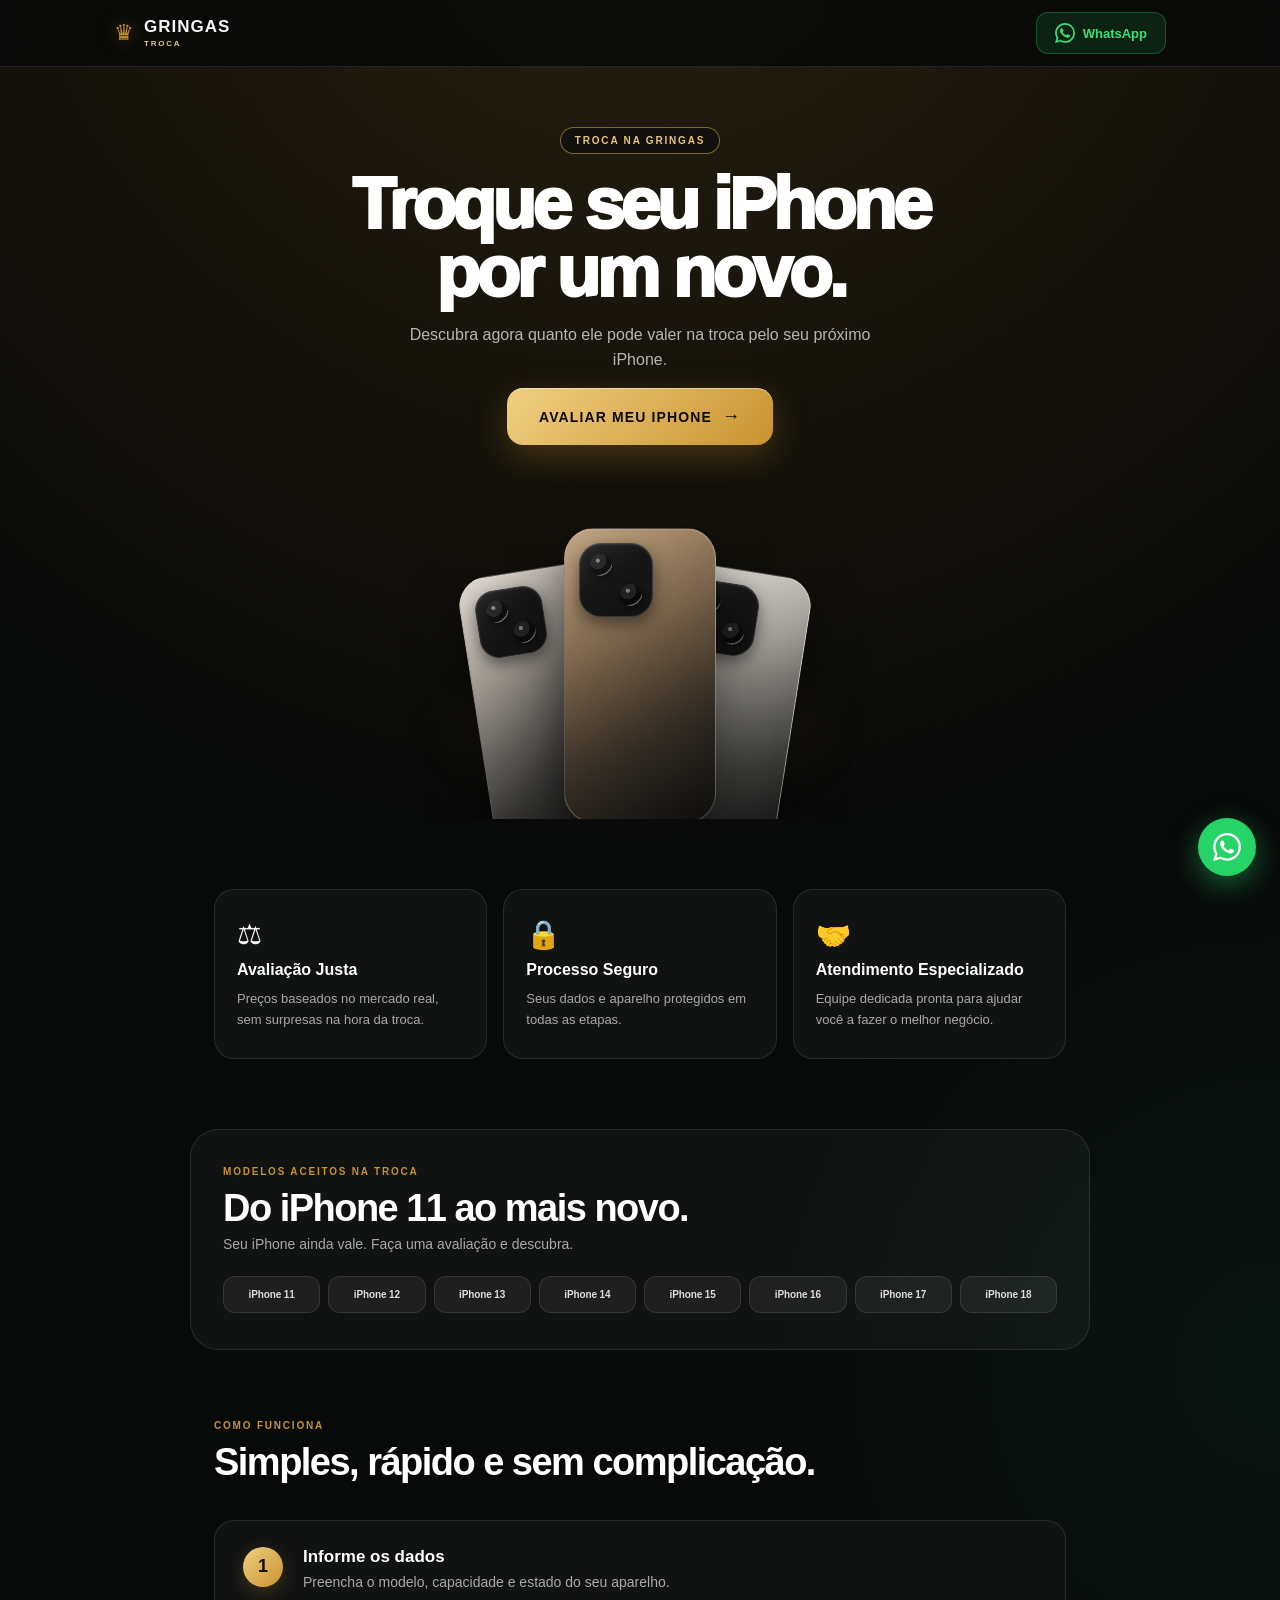
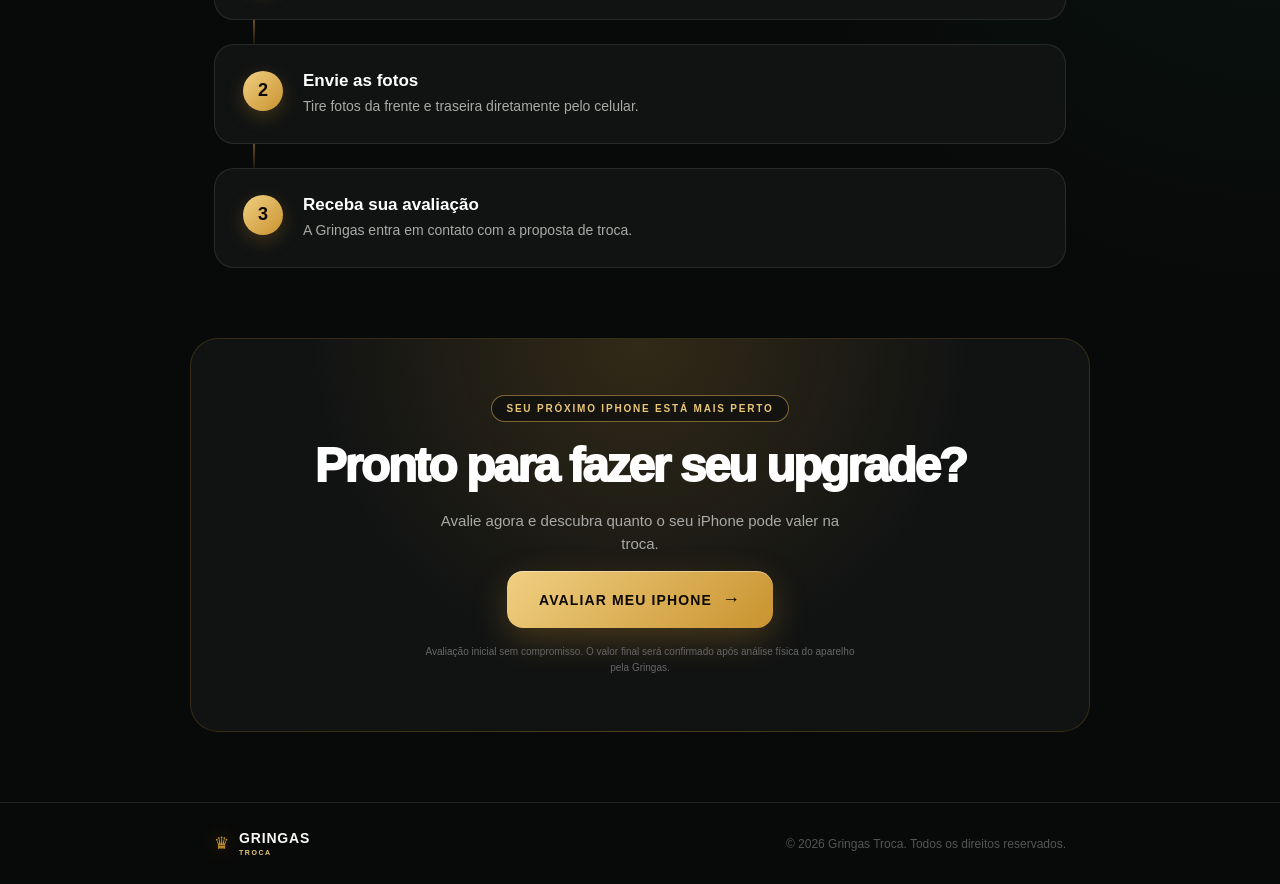
==== index.html @ 25aee961 "Refactor frontend into secure Supabase modules Split evaluation and admin logic into reusable ES mod" ====
<!DOCTYPE html>
<html lang="pt-BR">
<head>
  <meta charset="UTF-8">
  <meta name="viewport" content="width=device-width, initial-scale=1, viewport-fit=cover">
  <title>Gringas Troca — Troque seu iPhone por um novo</title>
  <link rel="stylesheet" href="css/landing.css">
</head>
<body>

  <!-- ===== HEADER ===== -->
  <header class="lp-header">
    <div class="lp-header-inner">
      <div class="lp-brand">
        <span class="lp-crown">&#9819;</span>
        <div>
          <b>GRINGAS</b>
          <small>TROCA</small>
        </div>
      </div>
      <a class="lp-wa-btn" href="https://wa.me/5571999498939" target="_blank" rel="noopener" aria-label="Contato via WhatsApp">
        <svg xmlns="http://www.w3.org/2000/svg" width="20" height="20" viewBox="0 0 24 24" fill="currentColor" aria-hidden="true">
          <path d="M17.472 14.382c-.297-.149-1.758-.867-2.03-.967-.273-.099-.471-.148-.67.15-.197.297-.767.966-.94 1.164-.173.199-.347.223-.644.075-.297-.15-1.255-.463-2.39-1.475-.883-.788-1.48-1.761-1.653-2.059-.173-.297-.018-.458.13-.606.134-.133.298-.347.446-.52.149-.174.198-.298.298-.497.099-.198.05-.371-.025-.52-.075-.149-.669-1.612-.916-2.207-.242-.579-.487-.5-.669-.51-.173-.008-.371-.01-.57-.01-.198 0-.52.074-.792.372-.272.297-1.04 1.016-1.04 2.479 0 1.462 1.065 2.875 1.213 3.074.149.198 2.096 3.2 5.077 4.487.709.306 1.262.489 1.694.625.712.227 1.36.195 1.871.118.571-.085 1.758-.719 2.006-1.413.248-.694.248-1.289.173-1.413-.074-.124-.272-.198-.57-.347m-5.421 7.403h-.004a9.87 9.87 0 01-5.031-1.378l-.361-.214-3.741.982.998-3.648-.235-.374a9.86 9.86 0 01-1.51-5.26c.001-5.45 4.436-9.884 9.888-9.884 2.64 0 5.122 1.03 6.988 2.898a9.825 9.825 0 012.893 6.994c-.003 5.45-4.437 9.884-9.885 9.884m8.413-18.297A11.815 11.815 0 0012.05 0C5.495 0 .16 5.335.157 11.892c0 2.096.547 4.142 1.588 5.945L.057 24l6.305-1.654a11.882 11.882 0 005.683 1.448h.005c6.554 0 11.89-5.335 11.893-11.893a11.821 11.821 0 00-3.48-8.413Z"/>
        </svg>
        <span>WhatsApp</span>
      </a>
    </div>
  </header>

  <!-- ===== HERO ===== -->
  <section class="lp-hero">
    <div class="lp-hero-inner">
      <div class="lp-hero-copy">
        <span class="lp-pill">TROCA NA GRINGAS</span>
        <h1>Troque seu iPhone<br>por um novo.</h1>
        <p>Descubra agora quanto ele pode valer na troca pelo seu pr&oacute;ximo iPhone.</p>
        <a class="lp-cta" href="avaliar.html">AVALIAR MEU IPHONE <span>&#8594;</span></a>
      </div>

      <!-- 3 iPhones decorativos -->
      <div class="lp-phones">
        <div class="lp-phone lp-phone-duo">
          <div class="lp-camera lp-cam-duo"></div>
          <span>iPhone 18<br><b>DUO</b></span>
        </div>
        <div class="lp-phone lp-phone-pro">
          <div class="lp-camera lp-cam-pro"></div>
          <span>iPhone 18<br><b>PRO</b></span>
        </div>
        <div class="lp-phone lp-phone-promax">
          <div class="lp-camera lp-cam-promax"></div>
          <span>iPhone 18<br><b>PRO MAX</b></span>
        </div>
        <div class="lp-glow"></div>
      </div>
    </div>
  </section>

  <!-- ===== BENEFÍCIOS ===== -->
  <section class="lp-benefits">
    <div class="lp-section-inner">
      <div class="lp-benefit-card">
        <div class="lp-benefit-icon">&#9878;</div>
        <strong>Avalia&ccedil;&atilde;o Justa</strong>
        <p>Pre&ccedil;os baseados no mercado real, sem surpresas na hora da troca.</p>
      </div>
      <div class="lp-benefit-card">
        <div class="lp-benefit-icon">&#128274;</div>
        <strong>Processo Seguro</strong>
        <p>Seus dados e aparelho protegidos em todas as etapas.</p>
      </div>
      <div class="lp-benefit-card">
        <div class="lp-benefit-icon">&#129309;</div>
        <strong>Atendimento Especializado</strong>
        <p>Equipe dedicada pronta para ajudar voc&ecirc; a fazer o melhor neg&oacute;cio.</p>
      </div>
    </div>
  </section>

  <!-- ===== MODELOS ACEITOS ===== -->
  <section class="lp-models">
    <div class="lp-section-inner">
      <div class="lp-models-text">
        <span class="lp-section-label">MODELOS ACEITOS NA TROCA</span>
        <h2>Do iPhone 11 ao mais novo.</h2>
        <p>Seu iPhone ainda vale. Fa&ccedil;a uma avalia&ccedil;&atilde;o e descubra.</p>
      </div>
      <div class="lp-model-grid">
        <span>iPhone 11</span>
        <span>iPhone 12</span>
        <span>iPhone 13</span>
        <span>iPhone 14</span>
        <span>iPhone 15</span>
        <span>iPhone 16</span>
        <span>iPhone 17</span>
        <span>iPhone 18</span>
      </div>
    </div>
  </section>

  <!-- ===== COMO FUNCIONA ===== -->
  <section class="lp-how">
    <div class="lp-section-inner">
      <span class="lp-section-label">COMO FUNCIONA</span>
      <h2>Simples, r&aacute;pido e sem complica&ccedil;&atilde;o.</h2>
      <div class="lp-steps">
        <div class="lp-step">
          <div class="lp-step-num">1</div>
          <div>
            <strong>Informe os dados</strong>
            <p>Preencha o modelo, capacidade e estado do seu aparelho.</p>
          </div>
        </div>
        <div class="lp-step-divider"></div>
        <div class="lp-step">
          <div class="lp-step-num">2</div>
          <div>
            <strong>Envie as fotos</strong>
            <p>Tire fotos da frente e traseira diretamente pelo celular.</p>
          </div>
        </div>
        <div class="lp-step-divider"></div>
        <div class="lp-step">
          <div class="lp-step-num">3</div>
          <div>
            <strong>Receba sua avalia&ccedil;&atilde;o</strong>
            <p>A Gringas entra em contato com a proposta de troca.</p>
          </div>
        </div>
      </div>
    </div>
  </section>

  <!-- ===== CTA FINAL ===== -->
  <section class="lp-final-cta">
    <div class="lp-section-inner lp-final-cta-inner">
      <span class="lp-pill">SEU PR&Oacute;XIMO IPHONE EST&Aacute; MAIS PERTO</span>
      <h2>Pronto para fazer seu upgrade?</h2>
      <p>Avalie agora e descubra quanto o seu iPhone pode valer na troca.</p>
      <a class="lp-cta" href="avaliar.html">AVALIAR MEU IPHONE <span>&#8594;</span></a>
      <p class="lp-legal">Avalia&ccedil;&atilde;o inicial sem compromisso. O valor final ser&aacute; confirmado ap&oacute;s an&aacute;lise f&iacute;sica do aparelho pela Gringas.</p>
    </div>
  </section>

  <!-- ===== FOOTER ===== -->
  <footer class="lp-footer">
    <div class="lp-footer-inner">
      <div class="lp-brand lp-brand-sm">
        <span class="lp-crown">&#9819;</span>
        <div><b>GRINGAS</b><small>TROCA</small></div>
      </div>
      <p>&copy; 2026 Gringas Troca. Todos os direitos reservados.</p>
    </div>
  </footer>

  <!-- ===== FAB WHATSAPP (sempre visível) ===== -->
  <a class="lp-wa-fab" href="https://wa.me/5571999498939" target="_blank" rel="noopener" aria-label="Falar no WhatsApp">
    <svg xmlns="http://www.w3.org/2000/svg" width="28" height="28" viewBox="0 0 24 24" fill="currentColor" aria-hidden="true">
      <path d="M17.472 14.382c-.297-.149-1.758-.867-2.03-.967-.273-.099-.471-.148-.67.15-.197.297-.767.966-.94 1.164-.173.199-.347.223-.644.075-.297-.15-1.255-.463-2.39-1.475-.883-.788-1.48-1.761-1.653-2.059-.173-.297-.018-.458.13-.606.134-.133.298-.347.446-.52.149-.174.198-.298.298-.497.099-.198.05-.371-.025-.52-.075-.149-.669-1.612-.916-2.207-.242-.579-.487-.5-.669-.51-.173-.008-.371-.01-.57-.01-.198 0-.52.074-.792.372-.272.297-1.04 1.016-1.04 2.479 0 1.462 1.065 2.875 1.213 3.074.149.198 2.096 3.2 5.077 4.487.709.306 1.262.489 1.694.625.712.227 1.36.195 1.871.118.571-.085 1.758-.719 2.006-1.413.248-.694.248-1.289.173-1.413-.074-.124-.272-.198-.57-.347m-5.421 7.403h-.004a9.87 9.87 0 01-5.031-1.378l-.361-.214-3.741.982.998-3.648-.235-.374a9.86 9.86 0 01-1.51-5.26c.001-5.45 4.436-9.884 9.888-9.884 2.64 0 5.122 1.03 6.988 2.898a9.825 9.825 0 012.893 6.994c-.003 5.45-4.437 9.884-9.885 9.884m8.413-18.297A11.815 11.815 0 0012.05 0C5.495 0 .16 5.335.157 11.892c0 2.096.547 4.142 1.588 5.945L.057 24l6.305-1.654a11.882 11.882 0 005.683 1.448h.005c6.554 0 11.89-5.335 11.893-11.893a11.821 11.821 0 00-3.48-8.413Z"/>
    </svg>
  </a>

</body>
</html>
---- css/landing.css ----
/* =========================================================
   GRINGAS TROCA — LANDING PAGE CSS
   Dark mode com identidade dourada/luxo
   ========================================================= */

:root {
  --bg: #080909;
  --card: #111313;
  --card2: #151817;
  --line: rgba(255,255,255,.10);
  --text: #f7f7f4;
  --muted: #a9aaa5;
  --gold: #c9932b;
  --gold-light: #e7c777;
  --gold-gradient: linear-gradient(135deg, #f0cf82, #c9932f);
  --green: #17965d;
  --shadow: 0 28px 70px rgba(0,0,0,.65);
  --radius: 20px;
}

*, *::before, *::after { box-sizing: border-box; margin: 0; padding: 0; }

html, body {
  min-height: 100%;
  font-family: Inter, -apple-system, BlinkMacSystemFont, "SF Pro Display", "Segoe UI", sans-serif;
  background:
    radial-gradient(circle at 50% -8%, rgba(201,147,43,.18), transparent 38%),
    radial-gradient(circle at 100% 55%, rgba(23,150,93,.08), transparent 30%),
    var(--bg);
  color: var(--text);
  -webkit-font-smoothing: antialiased;
}

a { text-decoration: none; color: inherit; }

/* ===== HEADER ===== */
.lp-header {
  position: sticky;
  top: 0;
  z-index: 100;
  background: rgba(8,9,9,.85);
  border-bottom: 1px solid var(--line);
  backdrop-filter: blur(20px);
  -webkit-backdrop-filter: blur(20px);
}

.lp-header-inner {
  max-width: 1100px;
  margin: 0 auto;
  height: 66px;
  padding: 0 24px;
  display: flex;
  align-items: center;
  justify-content: space-between;
}

.lp-brand {
  display: flex;
  align-items: center;
  gap: 10px;
}

.lp-crown {
  color: var(--gold);
  font-size: 22px;
  line-height: 1;
  text-shadow: 0 0 18px rgba(201,147,43,.45);
}

.lp-brand b {
  display: block;
  font-size: 17px;
  letter-spacing: .06em;
  line-height: 1;
}

.lp-brand small {
  display: block;
  font-size: 8px;
  font-weight: 900;
  letter-spacing: .22em;
  color: var(--gold-light);
  margin-top: 4px;
}

.lp-wa-btn {
  display: flex;
  align-items: center;
  gap: 8px;
  padding: 10px 18px;
  border-radius: 12px;
  background: rgba(37,211,102,.12);
  border: 1px solid rgba(37,211,102,.3);
  color: #3be07a;
  font-size: 13px;
  font-weight: 750;
  transition: background .2s, border-color .2s;
}

.lp-wa-btn:hover {
  background: rgba(37,211,102,.2);
  border-color: rgba(37,211,102,.5);
}

/* ===== SHARED LAYOUT ===== */
.lp-section-inner {
  max-width: 900px;
  margin: 0 auto;
  padding: 0 24px;
}

.lp-pill {
  display: inline-block;
  padding: 7px 14px;
  border: 1px solid rgba(214,169,79,.55);
  border-radius: 999px;
  color: var(--gold-light);
  background: rgba(15,15,15,.75);
  font-size: 10px;
  font-weight: 900;
  letter-spacing: .18em;
  text-transform: uppercase;
}

.lp-section-label {
  display: block;
  font-size: 10px;
  font-weight: 900;
  letter-spacing: .18em;
  color: var(--gold);
  text-transform: uppercase;
  margin-bottom: 10px;
}

.lp-cta {
  display: inline-flex;
  align-items: center;
  gap: 10px;
  padding: 18px 32px;
  border-radius: 16px;
  background: var(--gold-gradient);
  color: #0d0901;
  font-size: 14px;
  font-weight: 900;
  letter-spacing: .08em;
  cursor: pointer;
  box-shadow: 0 12px 35px rgba(197,145,45,.28), inset 0 1px 0 rgba(255,255,255,.4);
  transition: transform .2s, box-shadow .2s;
}

.lp-cta:hover {
  transform: translateY(-2px);
  box-shadow: 0 18px 42px rgba(197,145,45,.38), inset 0 1px 0 rgba(255,255,255,.5);
}

.lp-cta span { font-size: 18px; }

/* ===== HERO ===== */
.lp-hero {
  padding: 60px 0 0;
  overflow: hidden;
}

.lp-hero-inner {
  max-width: 900px;
  margin: 0 auto;
  padding: 0 24px;
  display: flex;
  flex-direction: column;
  align-items: center;
  text-align: center;
  gap: 10px;
}

.lp-hero-copy {
  display: flex;
  flex-direction: column;
  align-items: center;
  gap: 16px;
  max-width: 620px;
}

.lp-hero-copy h1 {
  font-size: clamp(40px, 7vw, 72px);
  line-height: .95;
  letter-spacing: -.055em;
  font-weight: 950;
  color: #fff;
  text-wrap: balance;
}

.lp-hero-copy p {
  color: #b5b6b2;
  font-size: 16px;
  line-height: 1.55;
  max-width: 480px;
}

/* ---- Phones stage ---- */
.lp-phones {
  position: relative;
  width: 100%;
  max-width: 520px;
  height: 340px;
  margin-top: 24px;
  isolation: isolate;
}

.lp-phone {
  position: absolute;
  bottom: 0;
  width: 138px;
  height: 272px;
  border-radius: 30px;
  border: 1px solid rgba(255,255,255,.18);
  box-shadow: 0 25px 55px rgba(0,0,0,.55), inset 0 1px 0 rgba(255,255,255,.10);
  overflow: hidden;
}

/* glass sheen */
.lp-phone::before {
  content: "";
  position: absolute;
  inset: 0;
  border-radius: 30px;
  background: linear-gradient(145deg, rgba(255,255,255,.14) 0%, rgba(255,255,255,.03) 20%, rgba(0,0,0,.15) 55%, rgba(0,0,0,.42) 100%);
  pointer-events: none;
  z-index: 3;
}

/* label */
.lp-phone span {
  position: absolute;
  bottom: -38px;
  left: 50%;
  transform: translateX(-50%);
  width: max-content;
  color: #f0e8d8;
  font-size: 10px;
  line-height: 1.2;
  font-weight: 700;
  letter-spacing: .1em;
  text-align: center;
  text-transform: uppercase;
  z-index: 10;
}

.lp-phone span b { color: var(--gold-light); font-weight: 800; }

/* Camera module */
.lp-camera {
  position: absolute;
  top: 14px;
  left: 14px;
  width: 68px;
  height: 68px;
  border-radius: 20px;
  background: #0f0f0f;
  border: 1px solid rgba(255,255,255,.16);
  box-shadow: 0 6px 16px rgba(0,0,0,.5), inset 0 1px 2px rgba(255,255,255,.10);
  z-index: 2;
}

.lp-camera::before,
.lp-camera::after {
  content: "";
  position: absolute;
  width: 22px;
  height: 22px;
  border-radius: 50%;
  background: radial-gradient(circle at 35% 30%, #777 0 9%, #1d1d1d 11% 40%, #050505 42% 67%, #5a5a5a 69% 74%, #111 76%);
  box-shadow: 0 2px 5px rgba(0,0,0,.7);
}

.lp-camera::before { top: 10px; left: 10px; }
.lp-camera::after  { bottom: 10px; right: 10px; }

/* Individual phones */
.lp-phone-duo {
  left: 50%;
  transform: translateX(-168px) rotate(-9deg) translateY(22px);
  background: linear-gradient(150deg, #d9d2c9 0%, #9d968e 35%, #454442 72%, #171717 100%);
  z-index: 1;
}

.lp-phone-pro {
  left: 50%;
  transform: translateX(-50%) translateY(4px);
  width: 152px;
  height: 295px;
  background: linear-gradient(150deg, #b99a73 0%, #7f684d 38%, #40372d 70%, #181818 100%);
  z-index: 3;
}

.lp-cam-pro { width: 74px; height: 74px; border-radius: 22px; }

.lp-phone-promax {
  left: 50%;
  transform: translateX(20px) rotate(9deg) translateY(22px);
  background: linear-gradient(150deg, #ddd9d2 0%, #aaa69f 36%, #555552 70%, #1b1b1b 100%);
  z-index: 2;
}

.lp-cam-promax { width: 72px; height: 72px; border-radius: 22px; }

/* glow */
.lp-glow {
  position: absolute;
  width: 420px;
  height: 160px;
  bottom: 10px;
  left: 50%;
  transform: translateX(-50%);
  background: radial-gradient(ellipse, rgba(201,151,62,.32) 0%, rgba(201,151,62,.10) 38%, transparent 70%);
  filter: blur(22px);
  z-index: 0;
  pointer-events: none;
}

/* ===== BENEFITS ===== */
.lp-benefits {
  padding: 70px 0;
}

.lp-benefits .lp-section-inner {
  display: grid;
  grid-template-columns: repeat(3, 1fr);
  gap: 16px;
}

.lp-benefit-card {
  padding: 28px 22px;
  border-radius: var(--radius);
  border: 1px solid var(--line);
  background: var(--card);
  display: flex;
  flex-direction: column;
  gap: 10px;
  transition: border-color .2s, transform .2s;
}

.lp-benefit-card:hover {
  border-color: rgba(201,147,43,.4);
  transform: translateY(-3px);
}

.lp-benefit-icon { font-size: 28px; }

.lp-benefit-card strong {
  font-size: 16px;
  font-weight: 800;
  color: #fff;
}

.lp-benefit-card p {
  font-size: 13px;
  color: var(--muted);
  line-height: 1.55;
}

/* ===== MODELS ===== */
.lp-models {
  padding: 0 0 70px;
}

.lp-models .lp-section-inner {
  background: rgba(245,243,239,.04);
  border: 1px solid var(--line);
  border-radius: 28px;
  padding: 36px 32px;
}

.lp-models-text h2 {
  font-size: clamp(26px, 4vw, 38px);
  letter-spacing: -.04em;
  font-weight: 900;
  margin: 8px 0 6px;
  color: #fff;
}

.lp-models-text p {
  font-size: 14px;
  color: var(--muted);
}

.lp-model-grid {
  display: grid;
  grid-template-columns: repeat(8, 1fr);
  gap: 8px;
  margin-top: 24px;
}

.lp-model-grid span {
  padding: 12px 6px;
  border-radius: 12px;
  background: rgba(255,255,255,.06);
  border: 1px solid var(--line);
  text-align: center;
  font-size: 10px;
  font-weight: 800;
  color: #ddd;
  letter-spacing: -.01em;
}

/* ===== HOW IT WORKS ===== */
.lp-how {
  padding: 0 0 70px;
}

.lp-how .lp-section-inner {
  display: flex;
  flex-direction: column;
  gap: 0;
}

.lp-how h2 {
  font-size: clamp(26px, 4vw, 38px);
  letter-spacing: -.04em;
  font-weight: 900;
  color: #fff;
  margin-bottom: 36px;
}

.lp-steps {
  display: flex;
  flex-direction: column;
  gap: 0;
}

.lp-step {
  display: flex;
  align-items: flex-start;
  gap: 20px;
  padding: 26px 28px;
  background: var(--card);
  border: 1px solid var(--line);
  border-radius: 20px;
}

.lp-step-divider {
  width: 2px;
  height: 24px;
  background: linear-gradient(to bottom, rgba(201,147,43,.5), rgba(201,147,43,.1));
  margin-left: 39px;
}

.lp-step-num {
  flex: none;
  width: 40px;
  height: 40px;
  border-radius: 50%;
  background: var(--gold-gradient);
  color: #0d0901;
  font-size: 18px;
  font-weight: 900;
  display: grid;
  place-items: center;
  box-shadow: 0 6px 18px rgba(197,145,45,.25);
}

.lp-step strong {
  display: block;
  font-size: 17px;
  font-weight: 800;
  color: #fff;
  margin-bottom: 5px;
}

.lp-step p {
  font-size: 14px;
  color: var(--muted);
  line-height: 1.5;
}

/* ===== FINAL CTA ===== */
.lp-final-cta {
  padding: 0 0 70px;
}

.lp-final-cta-inner {
  text-align: center;
  display: flex;
  flex-direction: column;
  align-items: center;
  gap: 16px;
  padding: 56px 32px;
  background:
    radial-gradient(circle at 50% 0%, rgba(201,147,43,.18), transparent 55%),
    var(--card);
  border: 1px solid rgba(201,147,43,.2);
  border-radius: 28px;
}

.lp-final-cta h2 {
  font-size: clamp(30px, 5vw, 48px);
  letter-spacing: -.05em;
  font-weight: 950;
  color: #fff;
}

.lp-final-cta p {
  font-size: 15px;
  color: var(--muted);
  max-width: 440px;
  line-height: 1.55;
}

.lp-legal {
  font-size: 10px !important;
  color: #666 !important;
  max-width: 420px;
  line-height: 1.45;
}

/* ===== FOOTER ===== */
.lp-footer {
  border-top: 1px solid var(--line);
  padding: 28px 0;
}

.lp-footer-inner {
  max-width: 900px;
  margin: 0 auto;
  padding: 0 24px;
  display: flex;
  align-items: center;
  justify-content: space-between;
  gap: 16px;
}

.lp-footer p {
  font-size: 12px;
  color: #555;
}

.lp-brand-sm .lp-crown { font-size: 17px; }
.lp-brand-sm b { font-size: 14px; }
.lp-brand-sm small { font-size: 7px; }

/* ===== FLOATING WHATSAPP FAB (always visible) ===== */
.lp-wa-fab {
  position: fixed;
  bottom: 24px;
  right: 24px;
  z-index: 999;
  width: 58px;
  height: 58px;
  border-radius: 50%;
  background: #25d366;
  color: #fff;
  display: flex;
  align-items: center;
  justify-content: center;
  box-shadow: 0 8px 28px rgba(37,211,102,.45), 0 2px 8px rgba(0,0,0,.25);
  transition: transform .2s, box-shadow .2s;
}

.lp-wa-fab:hover {
  transform: scale(1.08) translateY(-2px);
  box-shadow: 0 14px 36px rgba(37,211,102,.55), 0 3px 10px rgba(0,0,0,.3);
}

/* ===== RESPONSIVE ===== */
@media (max-width: 760px) {
  .lp-benefits .lp-section-inner {
    grid-template-columns: 1fr;
  }

  .lp-model-grid {
    grid-template-columns: repeat(4, 1fr);
  }

  .lp-phones {
    height: 300px;
  }

  .lp-phone { width: 112px; height: 230px; }

  .lp-phone-duo  { transform: translateX(-136px) rotate(-9deg) translateY(18px); }
  .lp-phone-pro  { width: 130px; height: 258px; }
  .lp-phone-promax { transform: translateX(16px) rotate(9deg) translateY(18px); }

  .lp-footer-inner { flex-direction: column; text-align: center; }
}

@media (max-width: 520px) {
  .lp-hero { padding-top: 40px; }

  .lp-model-grid {
    grid-template-columns: repeat(4, 1fr);
  }

  .lp-models .lp-section-inner {
    padding: 24px 18px;
  }

  .lp-final-cta-inner {
    padding: 40px 18px;
  }

  .lp-step { padding: 20px 18px; }

  /* Hide text label on tiny screens — SVG icon stays */
  .lp-wa-btn span { display: none; }

  .lp-wa-fab { width: 52px; height: 52px; bottom: 18px; right: 16px; }
}
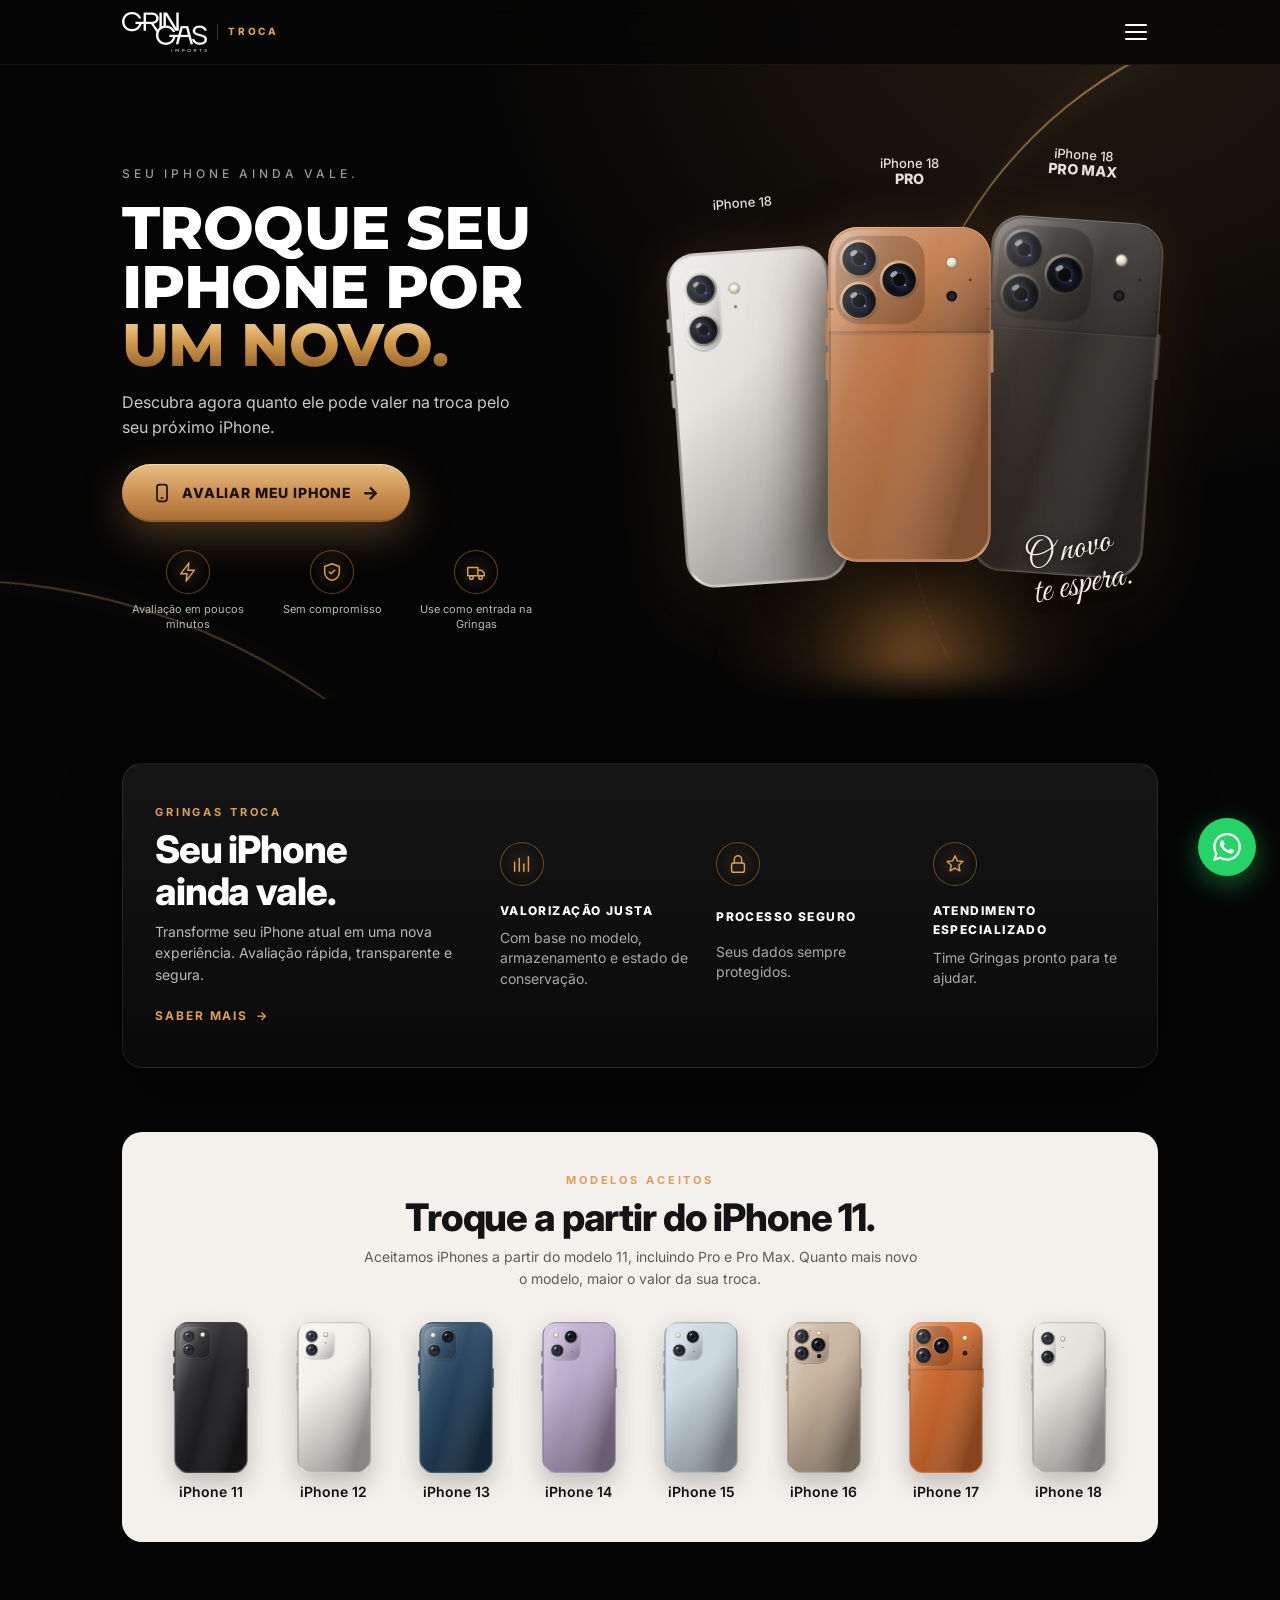
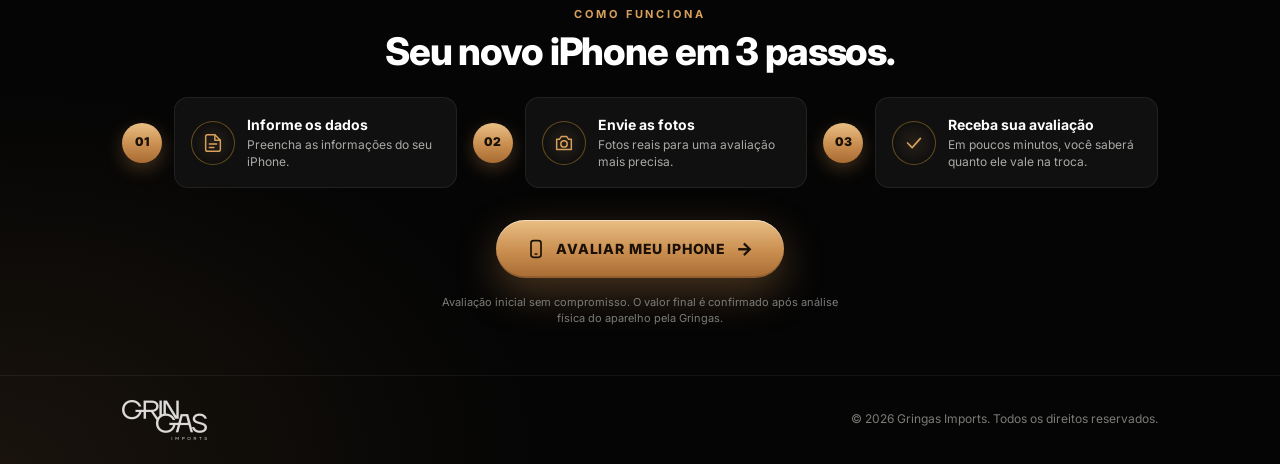
==== commit fd1e5fa2: "Merge remote-tracking branch 'origin/main' into refactor/organize-project-structure # Conflicts: #	a" ====
--- a/index.html
+++ b/index.html
@@ -3,162 +3,231 @@
 <head>
   <meta charset="UTF-8">
   <meta name="viewport" content="width=device-width, initial-scale=1, viewport-fit=cover">
-  <title>Gringas Troca — Troque seu iPhone por um novo</title>
-  <link rel="stylesheet" href="css/landing.css">
+  <title>Troca de iPhone em Salvador | Gringas Troca — Avalie seu iPhone online</title>
+  <meta name="description" content="Descubra em poucos minutos quanto seu iPhone vale na troca por um novo. Avaliação online, gratuita e sem compromisso na Gringas, do iPhone 11 ao 18.">
+  <meta name="theme-color" content="#080909">
+  <meta name="robots" content="index, follow">
+  <link rel="canonical" href="https://troca-na-gringas.vercel.app/">
+
+  <!-- Favicon -->
+  <link rel="icon" href="assets/favicon.svg" type="image/svg+xml">
+  <link rel="icon" href="assets/favicon-32.png" sizes="32x32" type="image/png">
+  <link rel="apple-touch-icon" href="assets/apple-touch-icon.png">
+
+  <!-- Open Graph / WhatsApp / Instagram.
+       Se o site ganhar domínio próprio, troque o endereço em og:url, og:image, twitter:image e canonical. -->
+  <meta property="og:type" content="website">
+  <meta property="og:locale" content="pt_BR">
+  <meta property="og:site_name" content="Gringas Troca">
+  <meta property="og:title" content="Troque seu iPhone por um novo | Gringas Troca">
+  <meta property="og:description" content="Avalie seu iPhone online em poucos minutos e descubra quanto ele vale como entrada no seu próximo iPhone.">
+  <meta property="og:url" content="https://troca-na-gringas.vercel.app/">
+  <meta property="og:image" content="https://troca-na-gringas.vercel.app/assets/og-image.jpg">
+  <meta property="og:image:width" content="1200">
+  <meta property="og:image:height" content="630">
+  <meta property="og:image:alt" content="Gringas Troca — descubra quanto vale seu iPhone na troca">
+  <meta name="twitter:card" content="summary_large_image">
+  <meta name="twitter:title" content="Troque seu iPhone por um novo | Gringas Troca">
+  <meta name="twitter:description" content="Avalie seu iPhone online e descubra quanto ele vale na troca.">
+  <meta name="twitter:image" content="https://troca-na-gringas.vercel.app/assets/og-image.jpg">
+
+  <link rel="preconnect" href="https://fonts.googleapis.com">
+  <link rel="preconnect" href="https://fonts.gstatic.com" crossorigin>
+  <link href="https://fonts.googleapis.com/css2?family=Inter:wght@400;500;600;700;800;900&family=Montserrat:wght@700;800;900&family=Great+Vibes&display=swap" rel="stylesheet">
+  <link rel="stylesheet" href="css/tokens.css">
+  <link rel="stylesheet" href="css/landing.css?v=62">
+  <link rel="preload" as="image" href="assets/logo-gringas-white.png">
 </head>
 <body>
 
   <!-- ===== HEADER ===== -->
   <header class="lp-header">
     <div class="lp-header-inner">
-      <div class="lp-brand">
-        <span class="lp-crown">&#9819;</span>
-        <div>
-          <b>GRINGAS</b>
-          <small>TROCA</small>
-        </div>
-      </div>
-      <a class="lp-wa-btn" href="https://wa.me/5571999498939" target="_blank" rel="noopener" aria-label="Contato via WhatsApp">
-        <svg xmlns="http://www.w3.org/2000/svg" width="20" height="20" viewBox="0 0 24 24" fill="currentColor" aria-hidden="true">
-          <path d="M17.472 14.382c-.297-.149-1.758-.867-2.03-.967-.273-.099-.471-.148-.67.15-.197.297-.767.966-.94 1.164-.173.199-.347.223-.644.075-.297-.15-1.255-.463-2.39-1.475-.883-.788-1.48-1.761-1.653-2.059-.173-.297-.018-.458.13-.606.134-.133.298-.347.446-.52.149-.174.198-.298.298-.497.099-.198.05-.371-.025-.52-.075-.149-.669-1.612-.916-2.207-.242-.579-.487-.5-.669-.51-.173-.008-.371-.01-.57-.01-.198 0-.52.074-.792.372-.272.297-1.04 1.016-1.04 2.479 0 1.462 1.065 2.875 1.213 3.074.149.198 2.096 3.2 5.077 4.487.709.306 1.262.489 1.694.625.712.227 1.36.195 1.871.118.571-.085 1.758-.719 2.006-1.413.248-.694.248-1.289.173-1.413-.074-.124-.272-.198-.57-.347m-5.421 7.403h-.004a9.87 9.87 0 01-5.031-1.378l-.361-.214-3.741.982.998-3.648-.235-.374a9.86 9.86 0 01-1.51-5.26c.001-5.45 4.436-9.884 9.888-9.884 2.64 0 5.122 1.03 6.988 2.898a9.825 9.825 0 012.893 6.994c-.003 5.45-4.437 9.884-9.885 9.884m8.413-18.297A11.815 11.815 0 0012.05 0C5.495 0 .16 5.335.157 11.892c0 2.096.547 4.142 1.588 5.945L.057 24l6.305-1.654a11.882 11.882 0 005.683 1.448h.005c6.554 0 11.89-5.335 11.893-11.893a11.821 11.821 0 00-3.48-8.413Z"/>
-        </svg>
-        <span>WhatsApp</span>
+      <a class="lp-brand" href="index.html" aria-label="Gringas Imports — Troca, início">
+        <img class="lp-logo" src="assets/logo-gringas-white.png" alt="Gringas Imports" width="340" height="160">
+        <span class="lp-brand-tag">TROCA</span>
       </a>
+      <div class="lp-header-actions">
+        <button class="lp-menu-btn" id="menuBtn" type="button" aria-label="Abrir menu" aria-expanded="false" aria-controls="siteMenu">
+          <span></span><span></span><span></span>
+        </button>
+      </div>
     </div>
+    <nav class="lp-menu" id="siteMenu" hidden>
+      <a href="#beneficios">Por que a Gringas</a>
+      <a href="#modelos">Modelos aceitos</a>
+      <a href="#como-funciona">Como funciona</a>
+      <a href="avaliar.html" class="lp-menu-cta">Avaliar meu iPhone →</a>
+    </nav>
   </header>
 
-  <!-- ===== HERO ===== -->
-  <section class="lp-hero">
-    <div class="lp-hero-inner">
-      <div class="lp-hero-copy">
-        <span class="lp-pill">TROCA NA GRINGAS</span>
-        <h1>Troque seu iPhone<br>por um novo.</h1>
-        <p>Descubra agora quanto ele pode valer na troca pelo seu pr&oacute;ximo iPhone.</p>
-        <a class="lp-cta" href="avaliar.html">AVALIAR MEU IPHONE <span>&#8594;</span></a>
-      </div>
-
-      <!-- 3 iPhones decorativos -->
-      <div class="lp-phones">
-        <div class="lp-phone lp-phone-duo">
-          <div class="lp-camera lp-cam-duo"></div>
-          <span>iPhone 18<br><b>DUO</b></span>
-        </div>
-        <div class="lp-phone lp-phone-pro">
-          <div class="lp-camera lp-cam-pro"></div>
-          <span>iPhone 18<br><b>PRO</b></span>
-        </div>
-        <div class="lp-phone lp-phone-promax">
-          <div class="lp-camera lp-cam-promax"></div>
-          <span>iPhone 18<br><b>PRO MAX</b></span>
-        </div>
-        <div class="lp-glow"></div>
-      </div>
-    </div>
-  </section>
-
-  <!-- ===== BENEFÍCIOS ===== -->
-  <section class="lp-benefits">
-    <div class="lp-section-inner">
-      <div class="lp-benefit-card">
-        <div class="lp-benefit-icon">&#9878;</div>
-        <strong>Avalia&ccedil;&atilde;o Justa</strong>
-        <p>Pre&ccedil;os baseados no mercado real, sem surpresas na hora da troca.</p>
-      </div>
-      <div class="lp-benefit-card">
-        <div class="lp-benefit-icon">&#128274;</div>
-        <strong>Processo Seguro</strong>
-        <p>Seus dados e aparelho protegidos em todas as etapas.</p>
-      </div>
-      <div class="lp-benefit-card">
-        <div class="lp-benefit-icon">&#129309;</div>
-        <strong>Atendimento Especializado</strong>
-        <p>Equipe dedicada pronta para ajudar voc&ecirc; a fazer o melhor neg&oacute;cio.</p>
-      </div>
-    </div>
-  </section>
-
-  <!-- ===== MODELOS ACEITOS ===== -->
-  <section class="lp-models">
-    <div class="lp-section-inner">
-      <div class="lp-models-text">
-        <span class="lp-section-label">MODELOS ACEITOS NA TROCA</span>
-        <h2>Do iPhone 11 ao mais novo.</h2>
-        <p>Seu iPhone ainda vale. Fa&ccedil;a uma avalia&ccedil;&atilde;o e descubra.</p>
-      </div>
-      <div class="lp-model-grid">
-        <span>iPhone 11</span>
-        <span>iPhone 12</span>
-        <span>iPhone 13</span>
-        <span>iPhone 14</span>
-        <span>iPhone 15</span>
-        <span>iPhone 16</span>
-        <span>iPhone 17</span>
-        <span>iPhone 18</span>
-      </div>
-    </div>
-  </section>
-
-  <!-- ===== COMO FUNCIONA ===== -->
-  <section class="lp-how">
-    <div class="lp-section-inner">
-      <span class="lp-section-label">COMO FUNCIONA</span>
-      <h2>Simples, r&aacute;pido e sem complica&ccedil;&atilde;o.</h2>
-      <div class="lp-steps">
-        <div class="lp-step">
-          <div class="lp-step-num">1</div>
-          <div>
-            <strong>Informe os dados</strong>
-            <p>Preencha o modelo, capacidade e estado do seu aparelho.</p>
+  <main>
+    <!-- ===== HERO ===== -->
+    <section class="lp-hero" aria-labelledby="hero-title">
+      <div class="lp-hero-light" aria-hidden="true"></div>
+      <div class="lp-container lp-hero-inner">
+        <div class="lp-hero-copy">
+          <span class="lp-kicker">SEU IPHONE AINDA VALE.</span>
+          <h1 id="hero-title">Troque seu iPhone por <span class="lp-gold-text">um novo.</span></h1>
+          <p>Descubra agora quanto ele pode valer na troca pelo seu pr&oacute;ximo iPhone.</p>
+          <a class="lp-cta" href="avaliar.html">
+            <svg width="20" height="20" viewBox="0 0 24 24" fill="none" stroke="currentColor" stroke-width="2" stroke-linecap="round" stroke-linejoin="round" aria-hidden="true"><rect x="6" y="2" width="12" height="20" rx="3"/><path d="M11 18h2"/></svg>
+            AVALIAR MEU IPHONE <span aria-hidden="true">&#8594;</span>
+          </a>
+          <ul class="lp-hero-features">
+            <li>
+              <span class="lp-ring" aria-hidden="true"><svg viewBox="0 0 24 24" fill="none" stroke="currentColor" stroke-width="1.6" stroke-linecap="round" stroke-linejoin="round"><path d="M13 2 4 14h7l-1 8 9-12h-7l1-8Z"/></svg></span>
+              Avalia&ccedil;&atilde;o em poucos minutos
+            </li>
+            <li>
+              <span class="lp-ring" aria-hidden="true"><svg viewBox="0 0 24 24" fill="none" stroke="currentColor" stroke-width="1.6" stroke-linecap="round" stroke-linejoin="round"><path d="M12 3 4 6v6c0 4.5 3.4 8.3 8 9 4.6-.7 8-4.5 8-9V6l-8-3Z"/><path d="m9 12 2 2 4-4"/></svg></span>
+              Sem compromisso
+            </li>
+            <li>
+              <span class="lp-ring" aria-hidden="true"><svg viewBox="0 0 24 24" fill="none" stroke="currentColor" stroke-width="1.6" stroke-linecap="round" stroke-linejoin="round"><path d="M3 7h11v9H3zM14 10h4l3 3v3h-7"/><circle cx="7" cy="18" r="2"/><circle cx="17" cy="18" r="2"/></svg></span>
+              Use como entrada na Gringas
+            </li>
+          </ul>
+        </div>
+
+        <!-- iPhones decorativos -->
+        <div class="lp-stage" aria-hidden="true">
+          <figure class="lp-device lp-device-1">
+            <figcaption>iPhone 18</figcaption>
+            <img src="assets/phones/iphone-18.svg" alt="" width="312" height="620">
+          </figure>
+          <figure class="lp-device lp-device-2">
+            <figcaption>iPhone 18<b>PRO</b></figcaption>
+            <img src="assets/phones/iphone-18-pro.svg" alt="" width="312" height="620">
+          </figure>
+          <figure class="lp-device lp-device-3">
+            <figcaption>iPhone 18<b>PRO MAX</b></figcaption>
+            <img src="assets/phones/iphone-18-pro-max.svg" alt="" width="312" height="620">
+          </figure>
+          <span class="lp-script">O novo<br>te espera.</span>
+          <div class="lp-floor"></div>
+        </div>
+      </div>
+    </section>
+
+    <!-- ===== BENEFÍCIOS ===== -->
+    <section class="lp-section" id="beneficios" aria-labelledby="benefits-title">
+      <div class="lp-container">
+        <div class="lp-benefits-card">
+          <div class="lp-benefits-intro">
+            <span class="lp-section-label">GRINGAS TROCA</span>
+            <h2 id="benefits-title">Seu iPhone ainda vale.</h2>
+            <p>Transforme seu iPhone atual em uma nova experi&ecirc;ncia. Avalia&ccedil;&atilde;o r&aacute;pida, transparente e segura.</p>
+            <a class="lp-link" href="#como-funciona">SABER MAIS <span aria-hidden="true">&#8594;</span></a>
           </div>
-        </div>
-        <div class="lp-step-divider"></div>
-        <div class="lp-step">
-          <div class="lp-step-num">2</div>
-          <div>
-            <strong>Envie as fotos</strong>
-            <p>Tire fotos da frente e traseira diretamente pelo celular.</p>
-          </div>
-        </div>
-        <div class="lp-step-divider"></div>
-        <div class="lp-step">
-          <div class="lp-step-num">3</div>
-          <div>
-            <strong>Receba sua avalia&ccedil;&atilde;o</strong>
-            <p>A Gringas entra em contato com a proposta de troca.</p>
-          </div>
-        </div>
-      </div>
-    </div>
-  </section>
-
-  <!-- ===== CTA FINAL ===== -->
-  <section class="lp-final-cta">
-    <div class="lp-section-inner lp-final-cta-inner">
-      <span class="lp-pill">SEU PR&Oacute;XIMO IPHONE EST&Aacute; MAIS PERTO</span>
-      <h2>Pronto para fazer seu upgrade?</h2>
-      <p>Avalie agora e descubra quanto o seu iPhone pode valer na troca.</p>
-      <a class="lp-cta" href="avaliar.html">AVALIAR MEU IPHONE <span>&#8594;</span></a>
-      <p class="lp-legal">Avalia&ccedil;&atilde;o inicial sem compromisso. O valor final ser&aacute; confirmado ap&oacute;s an&aacute;lise f&iacute;sica do aparelho pela Gringas.</p>
-    </div>
-  </section>
+          <ul class="lp-benefits">
+            <li>
+              <span class="lp-ring" aria-hidden="true"><svg viewBox="0 0 24 24" fill="none" stroke="currentColor" stroke-width="1.6" stroke-linecap="round" stroke-linejoin="round"><path d="M4 20V10M9 20V6M14 20v-8M19 20V4"/></svg></span>
+              <h3>Valoriza&ccedil;&atilde;o justa</h3>
+              <p>Com base no modelo, armazenamento e estado de conserva&ccedil;&atilde;o.</p>
+            </li>
+            <li>
+              <span class="lp-ring" aria-hidden="true"><svg viewBox="0 0 24 24" fill="none" stroke="currentColor" stroke-width="1.6" stroke-linecap="round" stroke-linejoin="round"><rect x="5" y="11" width="14" height="10" rx="2"/><path d="M8 11V7a4 4 0 0 1 8 0v4"/></svg></span>
+              <h3>Processo seguro</h3>
+              <p>Seus dados sempre protegidos.</p>
+            </li>
+            <li>
+              <span class="lp-ring" aria-hidden="true"><svg viewBox="0 0 24 24" fill="none" stroke="currentColor" stroke-width="1.6" stroke-linecap="round" stroke-linejoin="round"><path d="m12 3 2.6 5.6 6 .7-4.5 4.1 1.2 6L12 16.4 6.7 19.4l1.2-6L3.4 9.3l6-.7L12 3Z"/></svg></span>
+              <h3>Atendimento especializado</h3>
+              <p>Time Gringas pronto para te ajudar.</p>
+            </li>
+          </ul>
+        </div>
+      </div>
+    </section>
+
+    <!-- ===== MODELOS ACEITOS ===== -->
+    <section class="lp-section" id="modelos" aria-labelledby="models-title">
+      <div class="lp-container">
+        <div class="lp-models-card">
+          <span class="lp-section-label">MODELOS ACEITOS</span>
+          <h2 id="models-title">Troque a partir do iPhone 11.</h2>
+          <p>Aceitamos iPhones a partir do modelo 11, incluindo Pro e Pro Max. Quanto mais novo o modelo, maior o valor da sua troca.</p>
+          <ul class="lp-model-row">
+            <li><img src="assets/phones/iphone-11.svg" alt="" width="312" height="620" loading="lazy">iPhone 11</li>
+            <li><img src="assets/phones/iphone-12.svg" alt="" width="312" height="620" loading="lazy">iPhone 12</li>
+            <li><img src="assets/phones/iphone-13.svg" alt="" width="312" height="620" loading="lazy">iPhone 13</li>
+            <li><img src="assets/phones/iphone-14.svg" alt="" width="312" height="620" loading="lazy">iPhone 14</li>
+            <li><img src="assets/phones/iphone-15.svg" alt="" width="312" height="620" loading="lazy">iPhone 15</li>
+            <li><img src="assets/phones/iphone-16.svg" alt="" width="312" height="620" loading="lazy">iPhone 16</li>
+            <li><img src="assets/phones/iphone-17.svg" alt="" width="312" height="620" loading="lazy">iPhone 17</li>
+            <li><img src="assets/phones/iphone-18.svg" alt="" width="312" height="620" loading="lazy">iPhone 18</li>
+          </ul>
+        </div>
+      </div>
+    </section>
+
+    <!-- ===== COMO FUNCIONA ===== -->
+    <section class="lp-section" id="como-funciona" aria-labelledby="how-title">
+      <div class="lp-container lp-center">
+        <span class="lp-section-label">COMO FUNCIONA</span>
+        <h2 id="how-title">Seu novo iPhone em 3 passos.</h2>
+        <ol class="lp-steps">
+          <li class="lp-step">
+            <span class="lp-step-num" aria-hidden="true">01</span>
+            <div class="lp-step-card">
+              <span class="lp-ring" aria-hidden="true"><svg viewBox="0 0 24 24" fill="none" stroke="currentColor" stroke-width="1.6" stroke-linecap="round" stroke-linejoin="round"><path d="M14 3H6a2 2 0 0 0-2 2v14a2 2 0 0 0 2 2h12a2 2 0 0 0 2-2V9l-6-6Z"/><path d="M14 3v6h6M8 13h8M8 17h5"/></svg></span>
+              <div><h3>Informe os dados</h3><p>Preencha as informa&ccedil;&otilde;es do seu iPhone.</p></div>
+            </div>
+          </li>
+          <li class="lp-step">
+            <span class="lp-step-num" aria-hidden="true">02</span>
+            <div class="lp-step-card">
+              <span class="lp-ring" aria-hidden="true"><svg viewBox="0 0 24 24" fill="none" stroke="currentColor" stroke-width="1.6" stroke-linecap="round" stroke-linejoin="round"><path d="M4 8h3l2-3h6l2 3h3v11H4z"/><circle cx="12" cy="13" r="3.5"/></svg></span>
+              <div><h3>Envie as fotos</h3><p>Fotos reais para uma avalia&ccedil;&atilde;o mais precisa.</p></div>
+            </div>
+          </li>
+          <li class="lp-step">
+            <span class="lp-step-num" aria-hidden="true">03</span>
+            <div class="lp-step-card">
+              <span class="lp-ring" aria-hidden="true"><svg viewBox="0 0 24 24" fill="none" stroke="currentColor" stroke-width="1.8" stroke-linecap="round" stroke-linejoin="round"><path d="m5 12 5 5 9-10"/></svg></span>
+              <div><h3>Receba sua avalia&ccedil;&atilde;o</h3><p>Em poucos minutos, voc&ecirc; saber&aacute; quanto ele vale na troca.</p></div>
+            </div>
+          </li>
+        </ol>
+        <a class="lp-cta" href="avaliar.html">
+          <svg width="20" height="20" viewBox="0 0 24 24" fill="none" stroke="currentColor" stroke-width="2" stroke-linecap="round" stroke-linejoin="round" aria-hidden="true"><rect x="6" y="2" width="12" height="20" rx="3"/><path d="M11 18h2"/></svg>
+          AVALIAR MEU IPHONE <span aria-hidden="true">&#8594;</span>
+        </a>
+        <p class="lp-legal">Avalia&ccedil;&atilde;o inicial sem compromisso. O valor final &eacute; confirmado ap&oacute;s an&aacute;lise f&iacute;sica do aparelho pela Gringas.</p>
+      </div>
+    </section>
+  </main>
 
   <!-- ===== FOOTER ===== -->
   <footer class="lp-footer">
-    <div class="lp-footer-inner">
-      <div class="lp-brand lp-brand-sm">
-        <span class="lp-crown">&#9819;</span>
-        <div><b>GRINGAS</b><small>TROCA</small></div>
-      </div>
-      <p>&copy; 2026 Gringas Troca. Todos os direitos reservados.</p>
+    <div class="lp-container lp-footer-inner">
+      <img class="lp-logo lp-logo-sm" src="assets/logo-gringas-white.png" alt="Gringas Imports" width="340" height="160" loading="lazy">
+      <p>&copy; 2026 Gringas Imports. Todos os direitos reservados.</p>
     </div>
   </footer>
 
-  <!-- ===== FAB WHATSAPP (sempre visível) ===== -->
-  <a class="lp-wa-fab" href="https://wa.me/5571999498939" target="_blank" rel="noopener" aria-label="Falar no WhatsApp">
-    <svg xmlns="http://www.w3.org/2000/svg" width="28" height="28" viewBox="0 0 24 24" fill="currentColor" aria-hidden="true">
+  <!-- ===== FAB WHATSAPP ===== -->
+  <a class="lp-wa-fab" href="https://wa.me/5571999498939?text=Ol%C3%A1%2C%20Gringas!%20Quero%20saber%20mais%20sobre%20a%20troca%20do%20meu%20iPhone." target="_blank" rel="noopener" aria-label="Falar com a Gringas no WhatsApp">
+    <svg width="28" height="28" viewBox="0 0 24 24" fill="currentColor" aria-hidden="true"><use href="#i-whatsapp"/></svg>
+  </a>
+
+  <!-- Ícones reutilizáveis -->
+  <svg width="0" height="0" style="position:absolute" aria-hidden="true">
+    <symbol id="i-whatsapp" viewBox="0 0 24 24">
       <path d="M17.472 14.382c-.297-.149-1.758-.867-2.03-.967-.273-.099-.471-.148-.67.15-.197.297-.767.966-.94 1.164-.173.199-.347.223-.644.075-.297-.15-1.255-.463-2.39-1.475-.883-.788-1.48-1.761-1.653-2.059-.173-.297-.018-.458.13-.606.134-.133.298-.347.446-.52.149-.174.198-.298.298-.497.099-.198.05-.371-.025-.52-.075-.149-.669-1.612-.916-2.207-.242-.579-.487-.5-.669-.51-.173-.008-.371-.01-.57-.01-.198 0-.52.074-.792.372-.272.297-1.04 1.016-1.04 2.479 0 1.462 1.065 2.875 1.213 3.074.149.198 2.096 3.2 5.077 4.487.709.306 1.262.489 1.694.625.712.227 1.36.195 1.871.118.571-.085 1.758-.719 2.006-1.413.248-.694.248-1.289.173-1.413-.074-.124-.272-.198-.57-.347m-5.421 7.403h-.004a9.87 9.87 0 01-5.031-1.378l-.361-.214-3.741.982.998-3.648-.235-.374a9.86 9.86 0 01-1.51-5.26c.001-5.45 4.436-9.884 9.888-9.884 2.64 0 5.122 1.03 6.988 2.898a9.825 9.825 0 012.893 6.994c-.003 5.45-4.437 9.884-9.885 9.884m8.413-18.297A11.815 11.815 0 0012.05 0C5.495 0 .16 5.335.157 11.892c0 2.096.547 4.142 1.588 5.945L.057 24l6.305-1.654a11.882 11.882 0 005.683 1.448h.005c6.554 0 11.89-5.335 11.893-11.893a11.821 11.821 0 00-3.48-8.413Z"/>
-    </svg>
-  </a>
-
+    </symbol>
+  </svg>
+
+  <script>
+    // Menu do header (hambúrguer)
+    (function(){
+      var btn=document.getElementById('menuBtn'),menu=document.getElementById('siteMenu');
+      function set(open){menu.hidden=!open;btn.setAttribute('aria-expanded',open);btn.classList.toggle('open',open)}
+      btn.addEventListener('click',function(){set(menu.hidden)});
+      menu.addEventListener('click',function(e){if(e.target.tagName==='A')set(false)});
+      document.addEventListener('keydown',function(e){if(e.key==='Escape')set(false)});
+    })();
+  </script>
 </body>
 </html>
--- a/css/tokens.css
+++ b/css/tokens.css
@@ -0,0 +1,128 @@
+/* =========================================================
+   GRINGAS TROCA — DESIGN TOKENS
+   Fonte única de cores, tipografia, espaçamentos e sombras.
+   Importado por landing.css (home), styles.css (avaliação)
+   e admin.css (painel). Altere aqui, não nos arquivos de tela.
+   ========================================================= */
+
+:root {
+  /* ---- Tipografia ---- */
+  --font-sans: "Inter", -apple-system, BlinkMacSystemFont, "SF Pro Display", "Segoe UI", Roboto, sans-serif;
+  --font-display: "Montserrat", "Inter", -apple-system, BlinkMacSystemFont, "Segoe UI", sans-serif; /* títulos de impacto */
+  --font-script: "Great Vibes", "Brush Script MT", cursive; /* detalhe manuscrito */
+  --fw-regular: 400;
+  --fw-medium: 500;
+  --fw-semibold: 600;
+  --fw-bold: 700;
+  --fw-heavy: 800;
+  --fw-black: 900;
+
+  --fs-2xs: 0.6875rem;  /* 11px — rótulos/kickers */
+  --fs-xs: 0.75rem;     /* 12px */
+  --fs-sm: 0.875rem;    /* 14px */
+  --fs-md: 1rem;        /* 16px — corpo (evita zoom no iOS em inputs) */
+  --fs-lg: 1.125rem;    /* 18px */
+  --fs-xl: 1.375rem;    /* 22px */
+  --fs-2xl: clamp(1.625rem, 1.2rem + 2vw, 2.375rem);   /* títulos de seção */
+  --fs-3xl: clamp(2.25rem, 1.4rem + 4.5vw, 4.5rem);    /* hero */
+  --fs-value: clamp(2.75rem, 2rem + 4vw, 4rem);         /* valor da avaliação */
+
+  --lh-tight: 1.05;
+  --lh-snug: 1.25;
+  --lh-body: 1.55;
+  --ls-tight: -0.04em;
+  --ls-label: 0.16em;
+
+  /* ---- Cores: superfícies (tema escuro da marca) ---- */
+  --c-bg: #080909;
+  --c-surface: #111313;
+  --c-surface-2: #181b1a;
+  --c-surface-3: #202423;
+  --c-line: rgba(255, 255, 255, 0.10);
+  --c-line-strong: rgba(255, 255, 255, 0.18);
+
+  /* ---- Cores: texto ---- */
+  --c-text: #f7f7f4;
+  --c-text-muted: #a9aaa5;
+  --c-text-subtle: #7b7c78;
+  --c-text-on-gold: #140d01;
+
+  /* ---- Cores: marca ---- */
+  --c-gold: #c9932b;
+  --c-gold-light: #e7c777;
+  --c-gold-soft: rgba(201, 147, 43, 0.14);
+  --c-gold-line: rgba(201, 147, 43, 0.45);
+  --g-gold: linear-gradient(135deg, #f0cf82 0%, #c9932f 100%);
+  --g-gold-text: linear-gradient(180deg, #f3d9a0 0%, #d39a4c 45%, #8c5a25 100%);
+  --g-gold-btn: linear-gradient(180deg, #e9bf84 0%, #c98d4f 55%, #a86c34 100%);
+
+  /* ---- Cores: seção clara (modelos aceitos) ---- */
+  --c-cream: #f4f1ec;
+  --c-cream-text: #141414;
+  --c-cream-muted: #5f5c57;
+
+  /* ---- Cores: feedback ---- */
+  --c-success: #2fbf7a;
+  --c-success-soft: rgba(47, 191, 122, 0.12);
+  --c-danger: #ef6b6b;
+  --c-danger-soft: rgba(239, 107, 107, 0.12);
+  --c-info: #6aa2ff;
+  --c-whatsapp: #25d366;
+  --c-whatsapp-soft: rgba(37, 211, 102, 0.12);
+
+  /* ---- Cores: painel admin (tema claro) ---- */
+  --a-bg: #f3f2ee;
+  --a-surface: #ffffff;
+  --a-surface-2: #faf9f6;
+  --a-line: #e5e2da;
+  --a-text: #111111;
+  --a-text-muted: #7a7a76;
+  --a-sidebar: #0f1111;
+
+  /* ---- Espaçamento (escala de 4px) ---- */
+  --sp-1: 4px;
+  --sp-2: 8px;
+  --sp-3: 12px;
+  --sp-4: 16px;
+  --sp-5: 20px;
+  --sp-6: 24px;
+  --sp-8: 32px;
+  --sp-10: 40px;
+  --sp-12: 48px;
+  --sp-16: 64px;
+  --gutter: clamp(16px, 4vw, 32px);
+
+  /* ---- Raios ---- */
+  --r-sm: 10px;
+  --r-md: 14px;
+  --r-lg: 20px;
+  --r-xl: 28px;
+  --r-pill: 999px;
+
+  /* ---- Sombras ---- */
+  --sh-card: 0 18px 50px rgba(0, 0, 0, 0.45);
+  --sh-gold: 0 12px 35px rgba(197, 145, 45, 0.28), inset 0 1px 0 rgba(255, 255, 255, 0.4);
+  --sh-gold-hover: 0 18px 42px rgba(197, 145, 45, 0.38), inset 0 1px 0 rgba(255, 255, 255, 0.5);
+  --sh-light: 0 10px 30px rgba(22, 20, 16, 0.08);
+
+  /* ---- Layout ---- */
+  --w-content: 1100px;
+  --w-narrow: 560px;
+  --header-h: 64px;
+  --tap: 48px; /* alvo mínimo de toque */
+
+  /* ---- Movimento ---- */
+  --ease: cubic-bezier(.2, .7, .2, 1);
+  --t-fast: .15s;
+  --t-base: .25s;
+
+  /* ---- Fundo decorativo padrão ---- */
+  --bg-glow:
+    radial-gradient(circle at 50% -8%, rgba(201, 147, 43, 0.18), transparent 38%),
+    radial-gradient(circle at 100% 55%, rgba(23, 150, 93, 0.06), transparent 30%);
+}
+
+@media (prefers-reduced-motion: reduce) {
+  :root { --t-fast: 0s; --t-base: 0s; }
+  *, *::before, *::after { animation-duration: 0s !important; transition-duration: 0s !important; }
+}
--- a/css/landing.css
+++ b/css/landing.css
@@ -1,608 +1,377 @@
 /* =========================================================
-   GRINGAS TROCA — LANDING PAGE CSS
-   Dark mode com identidade dourada/luxo
-   ========================================================= */
-
-:root {
-  --bg: #080909;
-  --card: #111313;
-  --card2: #151817;
-  --line: rgba(255,255,255,.10);
-  --text: #f7f7f4;
-  --muted: #a9aaa5;
-  --gold: #c9932b;
-  --gold-light: #e7c777;
-  --gold-gradient: linear-gradient(135deg, #f0cf82, #c9932f);
-  --green: #17965d;
-  --shadow: 0 28px 70px rgba(0,0,0,.65);
-  --radius: 20px;
-}
+   GRINGAS TROCA — HOME (index.html)
+   Mobile first: estilos base = celular; @media (min-width) amplia.
+   Cores, fontes e espaçamentos vêm de tokens.css.
+   ========================================================= */
 
 *, *::before, *::after { box-sizing: border-box; margin: 0; padding: 0; }
 
-html, body {
-  min-height: 100%;
-  font-family: Inter, -apple-system, BlinkMacSystemFont, "SF Pro Display", "Segoe UI", sans-serif;
+html { -webkit-text-size-adjust: 100%; scroll-behavior: smooth; scroll-padding-top: calc(var(--header-h) + 12px); }
+
+body {
+  min-height: 100vh;
+  font-family: var(--font-sans);
+  font-size: var(--fs-md);
+  line-height: var(--lh-body);
+  color: var(--c-text);
   background:
-    radial-gradient(circle at 50% -8%, rgba(201,147,43,.18), transparent 38%),
-    radial-gradient(circle at 100% 55%, rgba(23,150,93,.08), transparent 30%),
-    var(--bg);
-  color: var(--text);
+    radial-gradient(ellipse 80% 40% at 85% 0%, rgba(201, 141, 79, .16), transparent 60%),
+    radial-gradient(ellipse 70% 30% at 0% 100%, rgba(201, 141, 79, .10), transparent 60%),
+    #050505;
   -webkit-font-smoothing: antialiased;
-}
-
-a { text-decoration: none; color: inherit; }
+  overflow-x: hidden;
+}
+
+a { color: inherit; text-decoration: none; }
+ul, ol { list-style: none; }
+img { display: block; max-width: 100%; }
+h1, h2, h3 { color: #fff; }
+[hidden] { display: none !important; }
+:focus-visible { outline: 2px solid var(--c-gold-light); outline-offset: 3px; border-radius: 6px; }
+
+.lp-container { width: 100%; max-width: var(--w-content); margin: 0 auto; padding: 0 var(--gutter); }
+.lp-center { display: flex; flex-direction: column; align-items: center; text-align: center; }
+.lp-section { padding-top: var(--sp-12); }
+
+.lp-gold-text {
+  background: var(--g-gold-text);
+  -webkit-background-clip: text; background-clip: text;
+  color: transparent;
+}
+
+/* ---- Ícone em anel dourado (reutilizado em toda a página) ---- */
+.lp-ring {
+  flex: none;
+  width: 44px; height: 44px;
+  display: grid; place-items: center;
+  border-radius: 50%;
+  border: 1.5px solid var(--c-gold-line);
+  color: #d8a05c;
+  background: radial-gradient(circle, rgba(201, 141, 79, .12), transparent 70%);
+}
+.lp-ring svg { width: 22px; height: 22px; }
 
 /* ===== HEADER ===== */
 .lp-header {
-  position: sticky;
-  top: 0;
-  z-index: 100;
-  background: rgba(8,9,9,.85);
-  border-bottom: 1px solid var(--line);
-  backdrop-filter: blur(20px);
-  -webkit-backdrop-filter: blur(20px);
-}
-
+  position: sticky; top: 0; z-index: 100;
+  padding-top: env(safe-area-inset-top);
+  background: rgba(5, 5, 5, .82);
+  border-bottom: 1px solid rgba(255, 255, 255, .06);
+  backdrop-filter: blur(20px); -webkit-backdrop-filter: blur(20px);
+}
 .lp-header-inner {
-  max-width: 1100px;
-  margin: 0 auto;
-  height: 66px;
-  padding: 0 24px;
-  display: flex;
-  align-items: center;
-  justify-content: space-between;
-}
-
-.lp-brand {
-  display: flex;
-  align-items: center;
-  gap: 10px;
-}
-
-.lp-crown {
-  color: var(--gold);
-  font-size: 22px;
-  line-height: 1;
-  text-shadow: 0 0 18px rgba(201,147,43,.45);
-}
-
-.lp-brand b {
-  display: block;
-  font-size: 17px;
-  letter-spacing: .06em;
-  line-height: 1;
-}
-
-.lp-brand small {
-  display: block;
-  font-size: 8px;
-  font-weight: 900;
-  letter-spacing: .22em;
-  color: var(--gold-light);
-  margin-top: 4px;
-}
-
-.lp-wa-btn {
-  display: flex;
-  align-items: center;
-  gap: 8px;
-  padding: 10px 18px;
-  border-radius: 12px;
-  background: rgba(37,211,102,.12);
-  border: 1px solid rgba(37,211,102,.3);
-  color: #3be07a;
-  font-size: 13px;
-  font-weight: 750;
-  transition: background .2s, border-color .2s;
-}
-
-.lp-wa-btn:hover {
-  background: rgba(37,211,102,.2);
-  border-color: rgba(37,211,102,.5);
-}
-
-/* ===== SHARED LAYOUT ===== */
-.lp-section-inner {
-  max-width: 900px;
-  margin: 0 auto;
-  padding: 0 24px;
-}
-
-.lp-pill {
-  display: inline-block;
-  padding: 7px 14px;
-  border: 1px solid rgba(214,169,79,.55);
-  border-radius: 999px;
-  color: var(--gold-light);
-  background: rgba(15,15,15,.75);
-  font-size: 10px;
-  font-weight: 900;
-  letter-spacing: .18em;
+  max-width: var(--w-content); height: var(--header-h);
+  margin: 0 auto; padding: 0 var(--gutter);
+  display: flex; align-items: center; justify-content: space-between; gap: var(--sp-3);
+}
+
+.lp-brand { display: flex; align-items: center; gap: 10px; }
+.lp-logo { height: 38px; width: auto; }
+.lp-brand-tag {
+  padding-left: 10px;
+  border-left: 1px solid rgba(255, 255, 255, .2);
+  font-size: 10px; font-weight: var(--fw-heavy); letter-spacing: .28em;
+  color: #d8a05c;
+}
+
+.lp-header-actions { display: flex; align-items: center; gap: var(--sp-2); }
+
+.lp-menu-btn {
+  width: 44px; height: 44px;
+  display: grid; place-content: center; gap: 5px;
+  border: 0; border-radius: var(--r-sm);
+  background: transparent; cursor: pointer;
+}
+.lp-menu-btn span { display: block; width: 22px; height: 2px; border-radius: 2px; background: #fff; transition: transform var(--t-base), opacity var(--t-fast); }
+.lp-menu-btn.open span:nth-child(1) { transform: translateY(7px) rotate(45deg); }
+.lp-menu-btn.open span:nth-child(2) { opacity: 0; }
+.lp-menu-btn.open span:nth-child(3) { transform: translateY(-7px) rotate(-45deg); }
+
+.lp-menu {
+  display: flex; flex-direction: column;
+  max-width: var(--w-content); margin: 0 auto;
+  padding: var(--sp-2) var(--gutter) var(--sp-5);
+}
+.lp-menu a { padding: 14px 0; border-bottom: 1px solid rgba(255, 255, 255, .07); font-weight: var(--fw-semibold); }
+.lp-menu a:last-child { border-bottom: 0; }
+.lp-menu .lp-menu-cta { color: #d8a05c; }
+
+/* ===== ELEMENTOS COMPARTILHADOS ===== */
+.lp-kicker {
+  font-size: var(--fs-xs); font-weight: var(--fw-medium);
+  letter-spacing: .32em; color: #9a9a96;
+}
+
+.lp-section-label {
+  display: block; margin-bottom: var(--sp-2);
+  font-size: var(--fs-2xs); font-weight: var(--fw-bold);
+  letter-spacing: .26em; color: #d8a05c;
+}
+
+.lp-section h2 {
+  font-size: var(--fs-2xl);
+  line-height: 1.1; letter-spacing: -.03em;
+  font-weight: var(--fw-heavy);
+  text-wrap: balance;
+}
+
+.lp-cta {
+  display: inline-flex; align-items: center; justify-content: center; gap: 10px;
+  width: 100%; min-height: 58px; padding: 0 30px;
+  border-radius: var(--r-pill);
+  background: var(--g-gold-btn);
+  color: #1a1006;
+  font-size: var(--fs-sm); font-weight: var(--fw-heavy); letter-spacing: .06em;
+  box-shadow: 0 14px 40px rgba(201, 141, 79, .35), inset 0 1px 0 rgba(255, 255, 255, .45), inset 0 -2px 0 rgba(0, 0, 0, .15);
+  transition: transform var(--t-base) var(--ease), box-shadow var(--t-base);
+}
+.lp-cta:hover { transform: translateY(-2px); box-shadow: 0 20px 48px rgba(201, 141, 79, .45), inset 0 1px 0 rgba(255, 255, 255, .5); }
+.lp-cta span { font-size: 18px; }
+
+.lp-link { display: inline-flex; gap: 8px; font-size: var(--fs-xs); font-weight: var(--fw-bold); letter-spacing: .16em; color: #d8a05c; }
+.lp-link:hover { color: var(--c-gold-light); }
+
+/* ===== HERO ===== */
+.lp-hero { position: relative; padding: var(--sp-8) 0 0; overflow: hidden; }
+
+/* Feixes de luz dourada */
+.lp-hero-light { position: absolute; inset: 0; pointer-events: none; }
+.lp-hero-light::before, .lp-hero-light::after {
+  content: ""; position: absolute; border-radius: 50%;
+  border-top: 2px solid rgba(240, 190, 120, .55);
+  filter: blur(.6px) drop-shadow(0 0 10px rgba(230, 160, 80, .7));
+}
+.lp-hero-light::before { width: 900px; height: 900px; right: -520px; top: -60px; transform: rotate(-28deg); }
+.lp-hero-light::after { width: 1300px; height: 1300px; left: -700px; bottom: -1180px; transform: rotate(12deg); opacity: .5; }
+
+.lp-hero-inner { position: relative; display: flex; flex-direction: column; gap: var(--sp-6); }
+
+.lp-hero-copy { display: flex; flex-direction: column; gap: var(--sp-4); }
+.lp-hero-copy h1 {
+  font-family: var(--font-display);
+  font-size: clamp(2.5rem, 1.6rem + 4.6vw, 4.25rem);
+  line-height: .98; letter-spacing: -.01em;
+  font-weight: var(--fw-heavy);
   text-transform: uppercase;
-}
-
-.lp-section-label {
-  display: block;
-  font-size: 10px;
-  font-weight: 900;
-  letter-spacing: .18em;
-  color: var(--gold);
-  text-transform: uppercase;
-  margin-bottom: 10px;
-}
-
-.lp-cta {
-  display: inline-flex;
-  align-items: center;
-  gap: 10px;
-  padding: 18px 32px;
-  border-radius: 16px;
-  background: var(--gold-gradient);
-  color: #0d0901;
-  font-size: 14px;
-  font-weight: 900;
-  letter-spacing: .08em;
-  cursor: pointer;
-  box-shadow: 0 12px 35px rgba(197,145,45,.28), inset 0 1px 0 rgba(255,255,255,.4);
-  transition: transform .2s, box-shadow .2s;
-}
-
-.lp-cta:hover {
-  transform: translateY(-2px);
-  box-shadow: 0 18px 42px rgba(197,145,45,.38), inset 0 1px 0 rgba(255,255,255,.5);
-}
-
-.lp-cta span { font-size: 18px; }
-
-/* ===== HERO ===== */
-.lp-hero {
-  padding: 60px 0 0;
-  overflow: hidden;
-}
-
-.lp-hero-inner {
-  max-width: 900px;
-  margin: 0 auto;
-  padding: 0 24px;
-  display: flex;
-  flex-direction: column;
-  align-items: center;
+  text-wrap: balance;
+}
+.lp-hero-copy h1 .lp-gold-text { display: inline-block; }
+.lp-hero-copy p { font-size: var(--fs-md); color: #c9c9c5; max-width: 400px; }
+.lp-hero-copy .lp-cta { margin-top: var(--sp-2); }
+
+.lp-hero-features { display: grid; grid-template-columns: repeat(3, 1fr); gap: var(--sp-3); margin-top: var(--sp-3); }
+.lp-hero-features li {
+  display: flex; flex-direction: column; align-items: center; gap: var(--sp-2);
+  text-align: center; font-size: var(--fs-2xs); line-height: 1.35; color: #b9b9b5;
+}
+
+/* ---- Palco dos iPhones (decorativo, desenhado em CSS) ---- */
+.lp-stage {
+  --pw: clamp(74px, 24vw, 104px); /* acompanha a largura do celular */
+  position: relative;
+  height: calc(var(--pw) * 2.75);
+  margin: var(--sp-12) calc(var(--gutter) * -1) 0;
+  display: flex; align-items: flex-end; justify-content: center; gap: 0;
+  padding-bottom: calc(var(--pw) * .28);
+}
+.lp-device { position: relative; display: flex; flex-direction: column; align-items: center; gap: 10px; z-index: 1; }
+.lp-device figcaption {
+  text-align: center; line-height: 1.15; white-space: nowrap;
+  font-size: clamp(9px, 2.6vw, 11px); font-weight: var(--fw-medium); color: #e6e2da;
+}
+.lp-device figcaption b { display: block; font-size: 1.1em; font-weight: var(--fw-heavy); letter-spacing: .02em; }
+
+.lp-device img {
+  width: auto; height: calc(var(--pw) * 2.07);
+  filter: drop-shadow(0 28px 34px rgba(0, 0, 0, .75)) drop-shadow(0 0 22px rgba(230, 160, 80, .16));
+}
+.lp-device-3 img { height: calc(var(--pw) * 2.2); }  /* Pro Max é maior que o Pro */
+.lp-device-1 { transform: translateY(-4%) rotate(-4deg); }
+.lp-device-2 { transform: translateY(-9%); z-index: 2; margin: 0 calc(var(--pw) * -.08); }
+.lp-device-3 { transform: translateY(-5%) rotate(4deg); }
+
+.lp-script {
+  position: absolute; right: 6%; bottom: 14%; z-index: 3;
+  font-family: var(--font-script);
+  font-size: clamp(1.5rem, 1rem + 2vw, 2.4rem); line-height: .95;
+  color: #f2ece2; transform: rotate(-12deg);
+  text-shadow: 0 2px 12px rgba(0, 0, 0, .8);
+}
+.lp-floor {
+  position: absolute; left: 10%; right: 10%; bottom: 0; height: 40%;
+  background: radial-gradient(ellipse at 50% 85%, rgba(230, 150, 70, .45), rgba(230, 150, 70, .1) 40%, transparent 70%);
+  filter: blur(14px); z-index: 0;
+}
+
+/* ===== BENEFÍCIOS ===== */
+.lp-benefits-card {
+  display: grid; gap: var(--sp-6);
+  padding: var(--sp-6) var(--sp-5);
+  border-radius: var(--r-lg);
+  border: 1px solid rgba(255, 255, 255, .08);
+  background: linear-gradient(180deg, rgba(22, 22, 22, .95), rgba(10, 10, 10, .95));
+  box-shadow: 0 30px 60px rgba(0, 0, 0, .45);
+}
+.lp-benefits-intro p { margin: var(--sp-2) 0 var(--sp-4); font-size: var(--fs-sm); color: #b9b9b5; max-width: 300px; }
+.lp-benefits { display: grid; gap: var(--sp-5); }
+.lp-benefits li { display: grid; grid-template-columns: 44px 1fr; column-gap: var(--sp-4); row-gap: 2px; align-items: start; }
+.lp-benefits .lp-ring { grid-row: span 2; }
+.lp-benefits h3 { font-size: var(--fs-xs); font-weight: var(--fw-heavy); letter-spacing: .12em; text-transform: uppercase; }
+.lp-benefits p { font-size: var(--fs-sm); color: #a9a9a5; line-height: 1.45; }
+
+/* ===== MODELOS (seção clara) ===== */
+.lp-models-card {
+  padding: var(--sp-8) var(--sp-5) var(--sp-6);
+  border-radius: var(--r-lg);
+  background: var(--c-cream);
+  color: var(--c-cream-text);
   text-align: center;
-  gap: 10px;
-}
-
-.lp-hero-copy {
-  display: flex;
-  flex-direction: column;
-  align-items: center;
-  gap: 16px;
-  max-width: 620px;
-}
-
-.lp-hero-copy h1 {
-  font-size: clamp(40px, 7vw, 72px);
-  line-height: .95;
-  letter-spacing: -.055em;
-  font-weight: 950;
-  color: #fff;
-  text-wrap: balance;
-}
-
-.lp-hero-copy p {
-  color: #b5b6b2;
-  font-size: 16px;
-  line-height: 1.55;
-  max-width: 480px;
-}
-
-/* ---- Phones stage ---- */
-.lp-phones {
-  position: relative;
-  width: 100%;
-  max-width: 520px;
-  height: 340px;
-  margin-top: 24px;
-  isolation: isolate;
-}
-
-.lp-phone {
-  position: absolute;
-  bottom: 0;
-  width: 138px;
-  height: 272px;
-  border-radius: 30px;
-  border: 1px solid rgba(255,255,255,.18);
-  box-shadow: 0 25px 55px rgba(0,0,0,.55), inset 0 1px 0 rgba(255,255,255,.10);
-  overflow: hidden;
-}
-
-/* glass sheen */
-.lp-phone::before {
-  content: "";
-  position: absolute;
-  inset: 0;
-  border-radius: 30px;
-  background: linear-gradient(145deg, rgba(255,255,255,.14) 0%, rgba(255,255,255,.03) 20%, rgba(0,0,0,.15) 55%, rgba(0,0,0,.42) 100%);
-  pointer-events: none;
-  z-index: 3;
-}
-
-/* label */
-.lp-phone span {
-  position: absolute;
-  bottom: -38px;
-  left: 50%;
-  transform: translateX(-50%);
-  width: max-content;
-  color: #f0e8d8;
-  font-size: 10px;
-  line-height: 1.2;
-  font-weight: 700;
-  letter-spacing: .1em;
-  text-align: center;
-  text-transform: uppercase;
-  z-index: 10;
-}
-
-.lp-phone span b { color: var(--gold-light); font-weight: 800; }
-
-/* Camera module */
-.lp-camera {
-  position: absolute;
-  top: 14px;
-  left: 14px;
-  width: 68px;
-  height: 68px;
-  border-radius: 20px;
-  background: #0f0f0f;
-  border: 1px solid rgba(255,255,255,.16);
-  box-shadow: 0 6px 16px rgba(0,0,0,.5), inset 0 1px 2px rgba(255,255,255,.10);
-  z-index: 2;
-}
-
-.lp-camera::before,
-.lp-camera::after {
-  content: "";
-  position: absolute;
-  width: 22px;
-  height: 22px;
+}
+.lp-models-card h2 { color: var(--c-cream-text); }
+.lp-models-card > p { margin: var(--sp-2) auto 0; max-width: 560px; font-size: var(--fs-sm); color: var(--c-cream-muted); }
+
+.lp-model-row {
+  display: flex; gap: var(--sp-4);
+  margin: var(--sp-6) calc(var(--sp-5) * -1) 0;
+  padding: 0 var(--sp-5) var(--sp-2);
+  overflow-x: auto; scroll-snap-type: x mandatory;
+  scrollbar-width: none;
+}
+.lp-model-row::-webkit-scrollbar { display: none; }
+.lp-model-row li {
+  flex: 0 0 72px; scroll-snap-align: start;
+  display: flex; flex-direction: column; align-items: center; gap: var(--sp-2);
+  font-size: var(--fs-xs); font-weight: var(--fw-semibold); white-space: nowrap;
+}
+.lp-model-row img { width: 52px; height: auto; filter: drop-shadow(0 10px 12px rgba(0, 0, 0, .22)); }
+
+/* ===== COMO FUNCIONA ===== */
+#como-funciona h2 { margin-bottom: var(--sp-6); }
+.lp-steps { display: grid; gap: var(--sp-3); width: 100%; margin-bottom: var(--sp-8); text-align: left; }
+.lp-step { display: flex; align-items: center; gap: var(--sp-3); }
+.lp-step-num {
+  flex: none; width: 40px; height: 40px;
+  display: grid; place-items: center;
   border-radius: 50%;
-  background: radial-gradient(circle at 35% 30%, #777 0 9%, #1d1d1d 11% 40%, #050505 42% 67%, #5a5a5a 69% 74%, #111 76%);
-  box-shadow: 0 2px 5px rgba(0,0,0,.7);
-}
-
-.lp-camera::before { top: 10px; left: 10px; }
-.lp-camera::after  { bottom: 10px; right: 10px; }
-
-/* Individual phones */
-.lp-phone-duo {
-  left: 50%;
-  transform: translateX(-168px) rotate(-9deg) translateY(22px);
-  background: linear-gradient(150deg, #d9d2c9 0%, #9d968e 35%, #454442 72%, #171717 100%);
-  z-index: 1;
-}
-
-.lp-phone-pro {
-  left: 50%;
-  transform: translateX(-50%) translateY(4px);
-  width: 152px;
-  height: 295px;
-  background: linear-gradient(150deg, #b99a73 0%, #7f684d 38%, #40372d 70%, #181818 100%);
-  z-index: 3;
-}
-
-.lp-cam-pro { width: 74px; height: 74px; border-radius: 22px; }
-
-.lp-phone-promax {
-  left: 50%;
-  transform: translateX(20px) rotate(9deg) translateY(22px);
-  background: linear-gradient(150deg, #ddd9d2 0%, #aaa69f 36%, #555552 70%, #1b1b1b 100%);
-  z-index: 2;
-}
-
-.lp-cam-promax { width: 72px; height: 72px; border-radius: 22px; }
-
-/* glow */
-.lp-glow {
-  position: absolute;
-  width: 420px;
-  height: 160px;
-  bottom: 10px;
-  left: 50%;
-  transform: translateX(-50%);
-  background: radial-gradient(ellipse, rgba(201,151,62,.32) 0%, rgba(201,151,62,.10) 38%, transparent 70%);
-  filter: blur(22px);
-  z-index: 0;
-  pointer-events: none;
-}
-
-/* ===== BENEFITS ===== */
-.lp-benefits {
-  padding: 70px 0;
-}
-
-.lp-benefits .lp-section-inner {
-  display: grid;
-  grid-template-columns: repeat(3, 1fr);
-  gap: 16px;
-}
-
-.lp-benefit-card {
-  padding: 28px 22px;
-  border-radius: var(--radius);
-  border: 1px solid var(--line);
-  background: var(--card);
-  display: flex;
-  flex-direction: column;
-  gap: 10px;
-  transition: border-color .2s, transform .2s;
-}
-
-.lp-benefit-card:hover {
-  border-color: rgba(201,147,43,.4);
-  transform: translateY(-3px);
-}
-
-.lp-benefit-icon { font-size: 28px; }
-
-.lp-benefit-card strong {
-  font-size: 16px;
-  font-weight: 800;
-  color: #fff;
-}
-
-.lp-benefit-card p {
-  font-size: 13px;
-  color: var(--muted);
-  line-height: 1.55;
-}
-
-/* ===== MODELS ===== */
-.lp-models {
-  padding: 0 0 70px;
-}
-
-.lp-models .lp-section-inner {
-  background: rgba(245,243,239,.04);
-  border: 1px solid var(--line);
-  border-radius: 28px;
-  padding: 36px 32px;
-}
-
-.lp-models-text h2 {
-  font-size: clamp(26px, 4vw, 38px);
-  letter-spacing: -.04em;
-  font-weight: 900;
-  margin: 8px 0 6px;
-  color: #fff;
-}
-
-.lp-models-text p {
-  font-size: 14px;
-  color: var(--muted);
-}
-
-.lp-model-grid {
-  display: grid;
-  grid-template-columns: repeat(8, 1fr);
-  gap: 8px;
-  margin-top: 24px;
-}
-
-.lp-model-grid span {
-  padding: 12px 6px;
-  border-radius: 12px;
-  background: rgba(255,255,255,.06);
-  border: 1px solid var(--line);
-  text-align: center;
-  font-size: 10px;
-  font-weight: 800;
-  color: #ddd;
-  letter-spacing: -.01em;
-}
-
-/* ===== HOW IT WORKS ===== */
-.lp-how {
-  padding: 0 0 70px;
-}
-
-.lp-how .lp-section-inner {
-  display: flex;
-  flex-direction: column;
-  gap: 0;
-}
-
-.lp-how h2 {
-  font-size: clamp(26px, 4vw, 38px);
-  letter-spacing: -.04em;
-  font-weight: 900;
-  color: #fff;
-  margin-bottom: 36px;
-}
-
-.lp-steps {
-  display: flex;
-  flex-direction: column;
-  gap: 0;
-}
-
-.lp-step {
-  display: flex;
-  align-items: flex-start;
-  gap: 20px;
-  padding: 26px 28px;
-  background: var(--card);
-  border: 1px solid var(--line);
-  border-radius: 20px;
-}
-
-.lp-step-divider {
-  width: 2px;
-  height: 24px;
-  background: linear-gradient(to bottom, rgba(201,147,43,.5), rgba(201,147,43,.1));
-  margin-left: 39px;
-}
-
-.lp-step-num {
-  flex: none;
-  width: 40px;
-  height: 40px;
-  border-radius: 50%;
-  background: var(--gold-gradient);
-  color: #0d0901;
-  font-size: 18px;
-  font-weight: 900;
-  display: grid;
-  place-items: center;
-  box-shadow: 0 6px 18px rgba(197,145,45,.25);
-}
-
-.lp-step strong {
-  display: block;
-  font-size: 17px;
-  font-weight: 800;
-  color: #fff;
-  margin-bottom: 5px;
-}
-
-.lp-step p {
-  font-size: 14px;
-  color: var(--muted);
-  line-height: 1.5;
-}
-
-/* ===== FINAL CTA ===== */
-.lp-final-cta {
-  padding: 0 0 70px;
-}
-
-.lp-final-cta-inner {
-  text-align: center;
-  display: flex;
-  flex-direction: column;
-  align-items: center;
-  gap: 16px;
-  padding: 56px 32px;
-  background:
-    radial-gradient(circle at 50% 0%, rgba(201,147,43,.18), transparent 55%),
-    var(--card);
-  border: 1px solid rgba(201,147,43,.2);
-  border-radius: 28px;
-}
-
-.lp-final-cta h2 {
-  font-size: clamp(30px, 5vw, 48px);
-  letter-spacing: -.05em;
-  font-weight: 950;
-  color: #fff;
-}
-
-.lp-final-cta p {
-  font-size: 15px;
-  color: var(--muted);
-  max-width: 440px;
-  line-height: 1.55;
-}
-
-.lp-legal {
-  font-size: 10px !important;
-  color: #666 !important;
-  max-width: 420px;
-  line-height: 1.45;
-}
+  background: var(--g-gold-btn);
+  color: #1a1006; font-size: var(--fs-xs); font-weight: var(--fw-black);
+  box-shadow: 0 6px 18px rgba(201, 141, 79, .3);
+}
+.lp-step-card {
+  flex: 1; display: flex; align-items: center; gap: var(--sp-3);
+  padding: var(--sp-4);
+  border-radius: var(--r-md);
+  border: 1px solid rgba(255, 255, 255, .07);
+  background: rgba(18, 18, 18, .9);
+}
+.lp-step h3 { font-size: var(--fs-sm); font-weight: var(--fw-bold); }
+.lp-step p { font-size: var(--fs-xs); color: #a9a9a5; line-height: 1.45; }
+
+.lp-legal { margin-top: var(--sp-4); max-width: 420px; font-size: var(--fs-2xs); color: var(--c-text-subtle); line-height: 1.5; }
 
 /* ===== FOOTER ===== */
-.lp-footer {
-  border-top: 1px solid var(--line);
-  padding: 28px 0;
-}
-
-.lp-footer-inner {
-  max-width: 900px;
-  margin: 0 auto;
-  padding: 0 24px;
-  display: flex;
-  align-items: center;
-  justify-content: space-between;
-  gap: 16px;
-}
-
-.lp-footer p {
-  font-size: 12px;
-  color: #555;
-}
-
-.lp-brand-sm .lp-crown { font-size: 17px; }
-.lp-brand-sm b { font-size: 14px; }
-.lp-brand-sm small { font-size: 7px; }
-
-/* ===== FLOATING WHATSAPP FAB (always visible) ===== */
+.lp-footer { margin-top: var(--sp-12); border-top: 1px solid rgba(255, 255, 255, .06); padding: var(--sp-6) 0 calc(var(--sp-16) + env(safe-area-inset-bottom)); }
+.lp-footer-inner { display: flex; flex-direction: column; align-items: center; gap: var(--sp-3); text-align: center; }
+.lp-logo-sm { height: 28px; opacity: .85; }
+.lp-footer p { font-size: var(--fs-xs); color: var(--c-text-subtle); }
+
+/* ===== WHATSAPP FLUTUANTE ===== */
 .lp-wa-fab {
-  position: fixed;
-  bottom: 24px;
-  right: 24px;
-  z-index: 999;
-  width: 58px;
-  height: 58px;
-  border-radius: 50%;
-  background: #25d366;
-  color: #fff;
-  display: flex;
-  align-items: center;
-  justify-content: center;
-  box-shadow: 0 8px 28px rgba(37,211,102,.45), 0 2px 8px rgba(0,0,0,.25);
-  transition: transform .2s, box-shadow .2s;
-}
-
-.lp-wa-fab:hover {
-  transform: scale(1.08) translateY(-2px);
-  box-shadow: 0 14px 36px rgba(37,211,102,.55), 0 3px 10px rgba(0,0,0,.3);
-}
-
-/* ===== RESPONSIVE ===== */
-@media (max-width: 760px) {
-  .lp-benefits .lp-section-inner {
-    grid-template-columns: 1fr;
-  }
-
-  .lp-model-grid {
-    grid-template-columns: repeat(4, 1fr);
-  }
-
-  .lp-phones {
-    height: 300px;
-  }
-
-  .lp-phone { width: 112px; height: 230px; }
-
-  .lp-phone-duo  { transform: translateX(-136px) rotate(-9deg) translateY(18px); }
-  .lp-phone-pro  { width: 130px; height: 258px; }
-  .lp-phone-promax { transform: translateX(16px) rotate(9deg) translateY(18px); }
-
-  .lp-footer-inner { flex-direction: column; text-align: center; }
-}
-
-@media (max-width: 520px) {
-  .lp-hero { padding-top: 40px; }
-
-  .lp-model-grid {
-    grid-template-columns: repeat(4, 1fr);
-  }
-
-  .lp-models .lp-section-inner {
-    padding: 24px 18px;
-  }
-
-  .lp-final-cta-inner {
-    padding: 40px 18px;
-  }
-
-  .lp-step { padding: 20px 18px; }
-
-  /* Hide text label on tiny screens — SVG icon stays */
-  .lp-wa-btn span { display: none; }
-
-  .lp-wa-fab { width: 52px; height: 52px; bottom: 18px; right: 16px; }
-}
-
+  position: fixed; right: 16px; bottom: calc(16px + env(safe-area-inset-bottom)); z-index: 999;
+  width: 54px; height: 54px; border-radius: 50%;
+  background: var(--c-whatsapp); color: #fff;
+  display: flex; align-items: center; justify-content: center;
+  box-shadow: 0 8px 28px rgba(37, 211, 102, .45), 0 2px 8px rgba(0, 0, 0, .25);
+  transition: transform var(--t-base), box-shadow var(--t-base);
+}
+.lp-wa-fab:hover { transform: scale(1.08) translateY(-2px); }
+
+/* =========================================================
+   ≥ 480px — celulares grandes
+   ========================================================= */
+@media (min-width: 480px) {
+  .lp-cta { width: auto; align-self: flex-start; }
+  .lp-center .lp-cta { align-self: center; }
+  .lp-stage { --pw: 112px; }
+  .lp-hero-features { max-width: 420px; }
+}
+
+/* =========================================================
+   600–819px — tablet em pé: hero centralizado
+   ========================================================= */
+@media (min-width: 600px) and (max-width: 819px) {
+  .lp-hero-copy { align-items: center; text-align: center; margin: 0 auto; max-width: 560px; }
+  .lp-hero-copy p { margin: 0 auto; }
+  .lp-hero-copy .lp-cta { align-self: center; }
+  .lp-hero-features { margin-left: auto; margin-right: auto; width: 100%; }
+}
+
+/* =========================================================
+   ≥ 768px — tablets
+   ========================================================= */
+@media (min-width: 768px) {
+  .lp-section { padding-top: var(--sp-16); }
+  .lp-logo { height: 40px; }
+  .lp-stage { --pw: 132px; margin: var(--sp-6) 0 0; }
+  .lp-device figcaption { font-size: 13px; }
+
+  .lp-benefits-card { grid-template-columns: 1fr 2fr; align-items: center; padding: var(--sp-10) var(--sp-8); gap: var(--sp-8); }
+  .lp-benefits { grid-template-columns: repeat(3, 1fr); gap: var(--sp-6); }
+  .lp-benefits li { grid-template-columns: 1fr; row-gap: var(--sp-2); }
+  .lp-benefits .lp-ring { grid-row: auto; margin-bottom: var(--sp-2); }
+
+  .lp-models-card { padding: var(--sp-10) var(--sp-8); }
+  .lp-model-row { justify-content: space-between; overflow: visible; margin: var(--sp-8) 0 0; padding: 0; gap: var(--sp-2); }
+  .lp-model-row li { flex: 1 1 0; font-size: var(--fs-sm); }
+  .lp-model-row img { width: 100%; max-width: 64px; }
+
+  .lp-steps { grid-template-columns: repeat(3, 1fr); gap: var(--sp-4); }
+  .lp-step { flex-direction: column; align-items: stretch; }
+  .lp-step-num { align-self: center; }
+  .lp-step-card { flex-direction: column; align-items: flex-start; }
+
+  .lp-footer { padding-bottom: var(--sp-6); }
+  .lp-footer-inner { flex-direction: row; justify-content: space-between; text-align: left; }
+  .lp-wa-fab { right: 24px; bottom: 24px; width: 58px; height: 58px; }
+}
+
+/* =========================================================
+   ≥ 820px — hero em duas colunas (inclui tablet e celular deitados)
+   ========================================================= */
+@media (min-width: 820px) {
+  .lp-menu { align-items: flex-end; }
+  .lp-hero { padding: var(--sp-10) 0 var(--sp-4); }
+  .lp-hero-inner { flex-direction: row; align-items: center; gap: var(--sp-6); }
+  .lp-hero-copy { flex: 0 0 50%; }
+  .lp-hero-copy h1 { font-size: clamp(2.5rem, .6rem + 3.9vw, 4.25rem); }
+  .lp-stage { --pw: clamp(104px, 11.5vw, 170px); flex: 1; height: calc(var(--pw) * 3); margin: 0; }
+}
+
+/* Celular deitado: pouca altura, compacta o hero */
+@media (min-width: 640px) and (max-height: 500px) and (orientation: landscape) {
+  .lp-hero { padding-top: var(--sp-6); }
+  .lp-hero-copy { gap: var(--sp-3); }
+  .lp-hero-features { margin-top: 0; }
+}
+
+/* =========================================================
+   ≥ 1024px — desktop
+   ========================================================= */
+@media (min-width: 1024px) {
+  .lp-hero { padding-top: var(--sp-12); }
+  .lp-hero-inner { gap: var(--sp-8); }
+  .lp-model-row img { max-width: 76px; }
+  .lp-step { flex-direction: row; align-items: center; }
+  .lp-step-card { flex-direction: row; align-items: center; }
+}
+
+@media (min-width: 1280px) {
+  .lp-stage { --pw: 190px; }
+}
+
+/* Telas grandes: conteúdo mais largo */
+@media (min-width: 1440px) {
+  :root { --w-content: 1240px; }
+  .lp-stage { --pw: 210px; }
+  .lp-hero-copy h1 { font-size: 4.75rem; }
+}
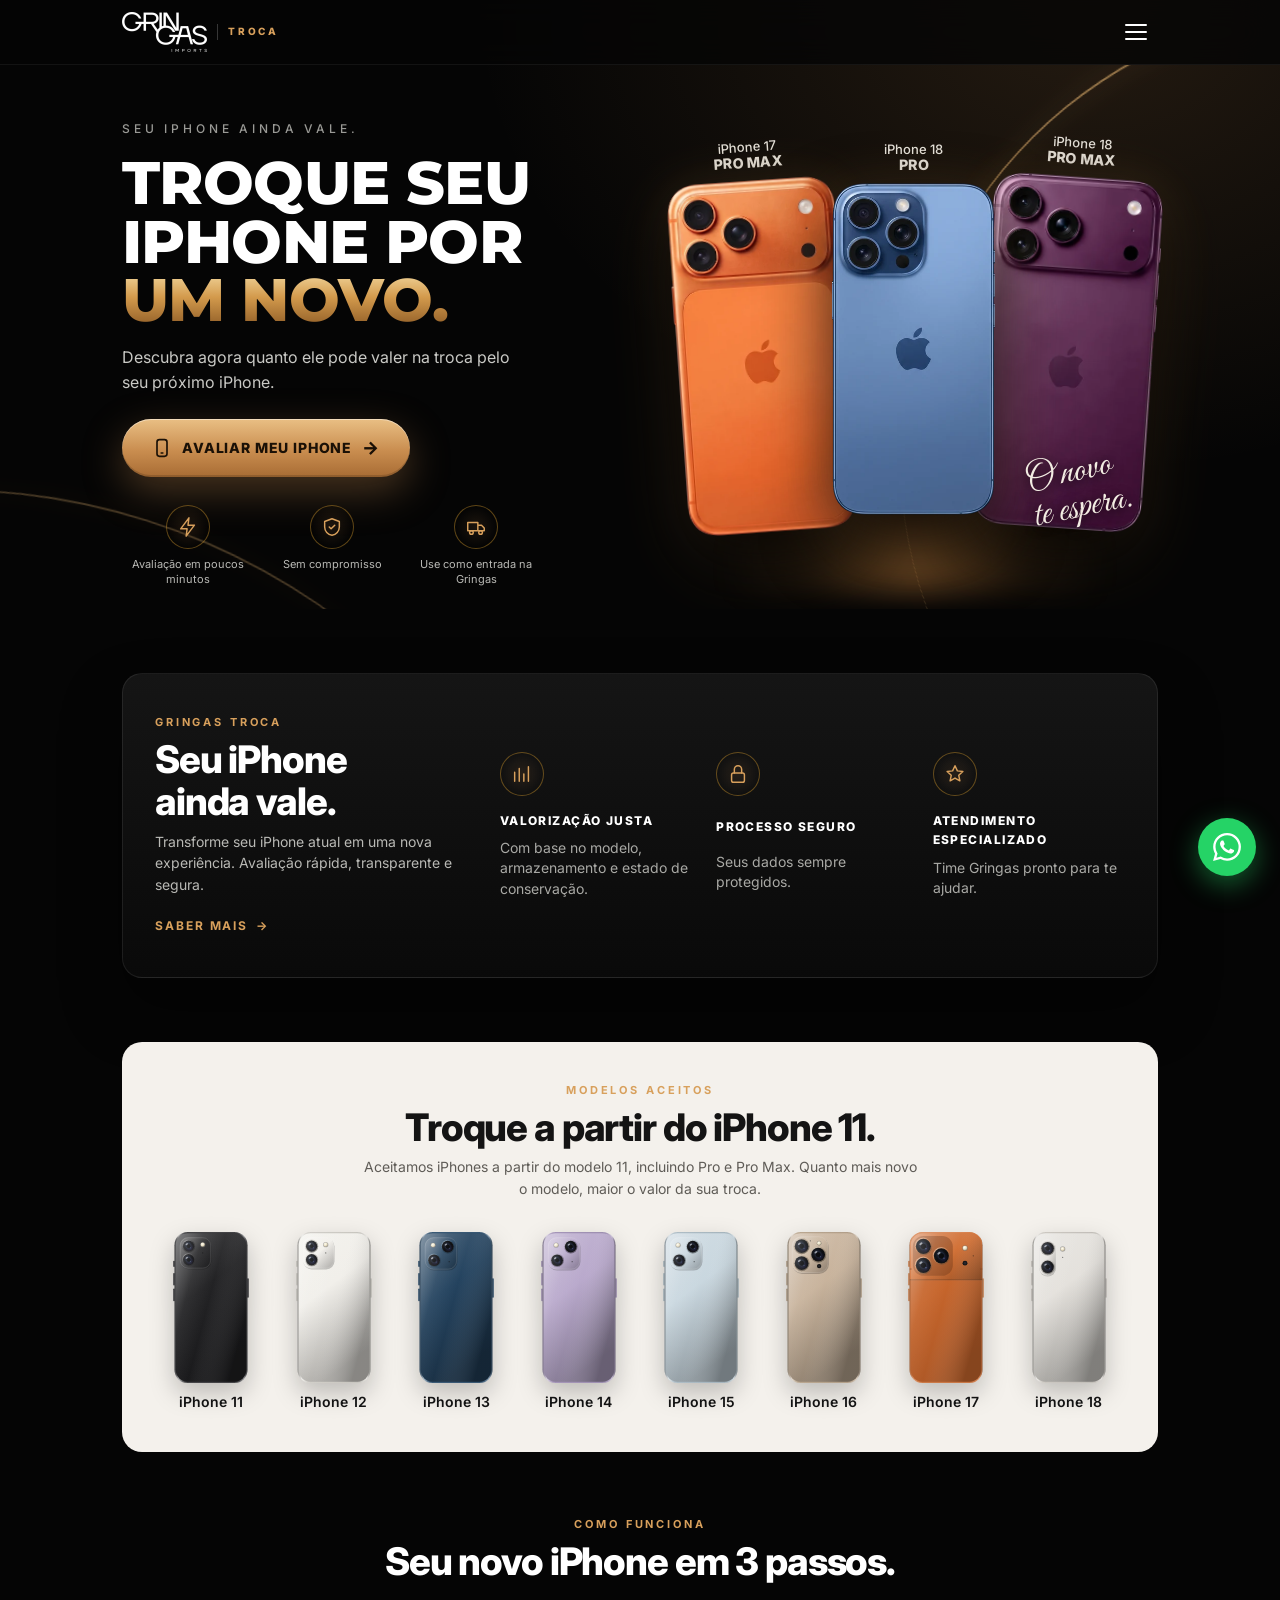
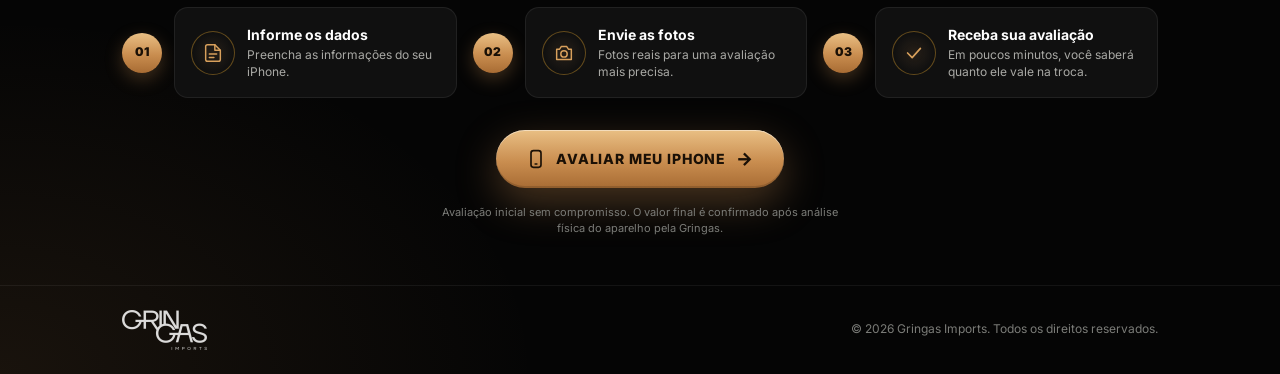
==== commit 294cb7a2: "ajustando as imagens dos iphones na página inicial" ====
--- a/index.html
+++ b/index.html
@@ -35,7 +35,7 @@
   <link rel="preconnect" href="https://fonts.gstatic.com" crossorigin>
   <link href="https://fonts.googleapis.com/css2?family=Inter:wght@400;500;600;700;800;900&family=Montserrat:wght@700;800;900&family=Great+Vibes&display=swap" rel="stylesheet">
   <link rel="stylesheet" href="css/tokens.css">
-  <link rel="stylesheet" href="css/landing.css?v=62">
+  <link rel="stylesheet" href="css/landing.css?v=65">
   <link rel="preload" as="image" href="assets/logo-gringas-white.png">
 </head>
 <body>
@@ -90,23 +90,33 @@
           </ul>
         </div>
 
-        <!-- iPhones decorativos -->
+        <!-- iPhones (imagens reais em WebP, 320w e 640w) -->
         <div class="lp-stage" aria-hidden="true">
           <figure class="lp-device lp-device-1">
-            <figcaption>iPhone 18</figcaption>
-            <img src="assets/phones/iphone-18.svg" alt="" width="312" height="620">
+            <figcaption>iPhone 17<b>PRO MAX</b></figcaption>
+            <img src="assets/phones/hero-iphone-17-pro-max-640.webp"
+                 srcset="assets/phones/hero-iphone-17-pro-max-320.webp 320w, assets/phones/hero-iphone-17-pro-max-640.webp 640w"
+                 sizes="(min-width: 1024px) 230px, 140px"
+                 alt="" width="640" height="1322" decoding="async">
           </figure>
           <figure class="lp-device lp-device-2">
             <figcaption>iPhone 18<b>PRO</b></figcaption>
-            <img src="assets/phones/iphone-18-pro.svg" alt="" width="312" height="620">
+            <img src="assets/phones/hero-iphone-18-pro-640.webp"
+                 srcset="assets/phones/hero-iphone-18-pro-320.webp 320w, assets/phones/hero-iphone-18-pro-640.webp 640w"
+                 sizes="(min-width: 1024px) 230px, 140px"
+                 alt="" width="640" height="1301" decoding="async">
           </figure>
           <figure class="lp-device lp-device-3">
             <figcaption>iPhone 18<b>PRO MAX</b></figcaption>
-            <img src="assets/phones/iphone-18-pro-max.svg" alt="" width="312" height="620">
+            <img src="assets/phones/hero-iphone-18-pro-max-640.webp"
+                 srcset="assets/phones/hero-iphone-18-pro-max-320.webp 320w, assets/phones/hero-iphone-18-pro-max-640.webp 640w"
+                 sizes="(min-width: 1024px) 230px, 140px"
+                 alt="" width="640" height="1306" decoding="async">
           </figure>
           <span class="lp-script">O novo<br>te espera.</span>
           <div class="lp-floor"></div>
         </div>
+        
       </div>
     </section>
 
@@ -208,7 +218,7 @@
   </footer>
 
   <!-- ===== FAB WHATSAPP ===== -->
-  <a class="lp-wa-fab" href="https://wa.me/5571999498939?text=Ol%C3%A1%2C%20Gringas!%20Quero%20saber%20mais%20sobre%20a%20troca%20do%20meu%20iPhone." target="_blank" rel="noopener" aria-label="Falar com a Gringas no WhatsApp">
+  <a class="lp-wa-fab" href="#" data-whatsapp-link target="_blank" rel="noopener noreferrer" referrerpolicy="no-referrer" aria-label="Falar com a Gringas no WhatsApp">
     <svg width="28" height="28" viewBox="0 0 24 24" fill="currentColor" aria-hidden="true"><use href="#i-whatsapp"/></svg>
   </a>
 
@@ -219,15 +229,6 @@
     </symbol>
   </svg>
 
-  <script>
-    // Menu do header (hambúrguer)
-    (function(){
-      var btn=document.getElementById('menuBtn'),menu=document.getElementById('siteMenu');
-      function set(open){menu.hidden=!open;btn.setAttribute('aria-expanded',open);btn.classList.toggle('open',open)}
-      btn.addEventListener('click',function(){set(menu.hidden)});
-      menu.addEventListener('click',function(e){if(e.target.tagName==='A')set(false)});
-      document.addEventListener('keydown',function(e){if(e.key==='Escape')set(false)});
-    })();
-  </script>
+  <script type="module" src="js/landing.js"></script>
 </body>
-</html>
+</html>
--- a/css/landing.css
+++ b/css/landing.css
@@ -165,7 +165,7 @@
   text-align: center; font-size: var(--fs-2xs); line-height: 1.35; color: #b9b9b5;
 }
 
-/* ---- Palco dos iPhones (decorativo, desenhado em CSS) ---- */
+/* ---- Palco dos iPhones (decorativo, imagens reais WebP) ---- */
 .lp-stage {
   --pw: clamp(74px, 24vw, 104px); /* acompanha a largura do celular */
   position: relative;
@@ -174,7 +174,7 @@
   display: flex; align-items: flex-end; justify-content: center; gap: 0;
   padding-bottom: calc(var(--pw) * .28);
 }
-.lp-device { position: relative; display: flex; flex-direction: column; align-items: center; gap: 10px; z-index: 1; }
+.lp-device { position: relative; display: flex; flex-direction: column; align-items: center; gap: 10px; z-index: 1; flex: 0 0 auto; }
 .lp-device figcaption {
   text-align: center; line-height: 1.15; white-space: nowrap;
   font-size: clamp(9px, 2.6vw, 11px); font-weight: var(--fw-medium); color: #e6e2da;
@@ -182,10 +182,10 @@
 .lp-device figcaption b { display: block; font-size: 1.1em; font-weight: var(--fw-heavy); letter-spacing: .02em; }
 
 .lp-device img {
-  width: auto; height: calc(var(--pw) * 2.07);
+  width: auto; max-width: none; height: calc(var(--pw) * 2.07);
   filter: drop-shadow(0 28px 34px rgba(0, 0, 0, .75)) drop-shadow(0 0 22px rgba(230, 160, 80, .16));
 }
-.lp-device-3 img { height: calc(var(--pw) * 2.2); }  /* Pro Max é maior que o Pro */
+.lp-device-1 img, .lp-device-3 img { height: calc(var(--pw) * 2.2); }  /* Pro Max é maior que o Pro */
 .lp-device-1 { transform: translateY(-4%) rotate(-4deg); }
 .lp-device-2 { transform: translateY(-9%); z-index: 2; margin: 0 calc(var(--pw) * -.08); }
 .lp-device-3 { transform: translateY(-5%) rotate(4deg); }
@@ -344,7 +344,7 @@
   .lp-hero-inner { flex-direction: row; align-items: center; gap: var(--sp-6); }
   .lp-hero-copy { flex: 0 0 50%; }
   .lp-hero-copy h1 { font-size: clamp(2.5rem, .6rem + 3.9vw, 4.25rem); }
-  .lp-stage { --pw: clamp(104px, 11.5vw, 170px); flex: 1; height: calc(var(--pw) * 3); margin: 0; }
+  .lp-stage { --pw: clamp(96px, 10.5vw, 150px); flex: 1; height: calc(var(--pw) * 3); margin: 0; }
 }
 
 /* Celular deitado: pouca altura, compacta o hero */
@@ -366,12 +366,12 @@
 }
 
 @media (min-width: 1280px) {
-  .lp-stage { --pw: 190px; }
+  .lp-stage { --pw: 160px; }
 }
 
 /* Telas grandes: conteúdo mais largo */
 @media (min-width: 1440px) {
   :root { --w-content: 1240px; }
-  .lp-stage { --pw: 210px; }
+  .lp-stage { --pw: 175px; }
   .lp-hero-copy h1 { font-size: 4.75rem; }
-}
+}
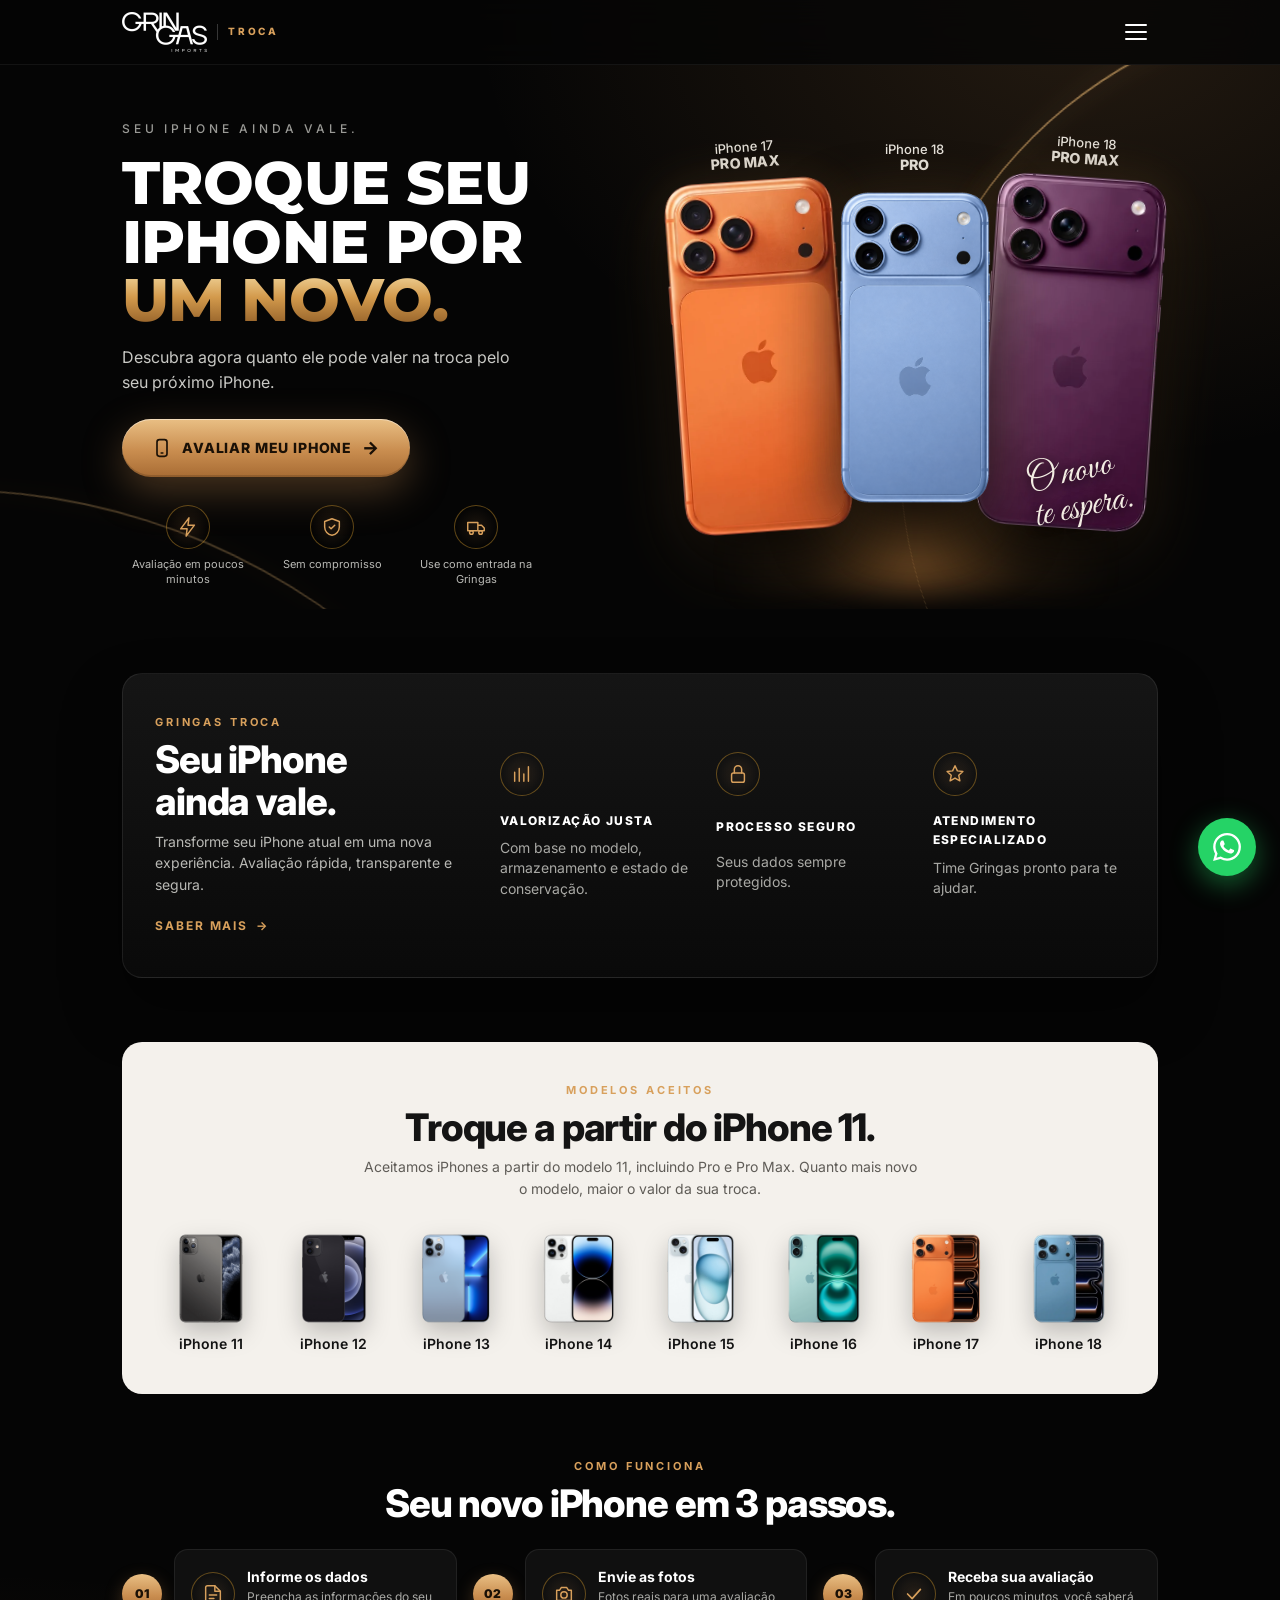
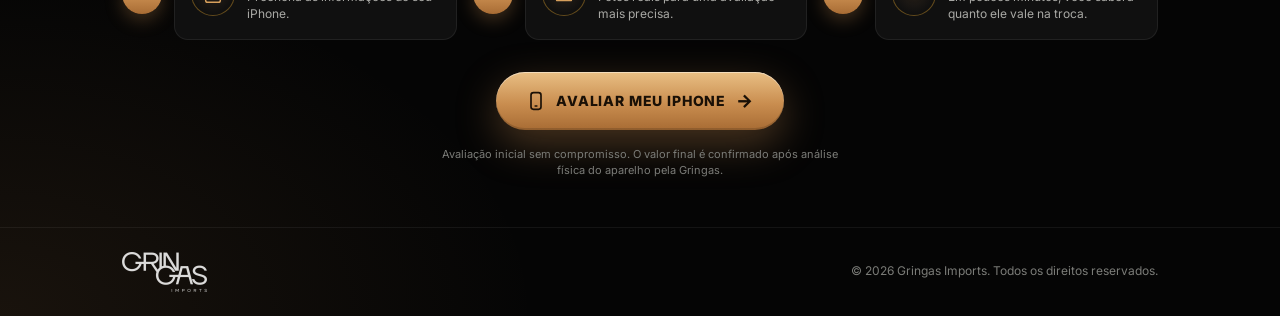
==== commit af0fe904: "alterando as imagens para imagens reais" ====
--- a/index.html
+++ b/index.html
@@ -159,14 +159,14 @@
           <h2 id="models-title">Troque a partir do iPhone 11.</h2>
           <p>Aceitamos iPhones a partir do modelo 11, incluindo Pro e Pro Max. Quanto mais novo o modelo, maior o valor da sua troca.</p>
           <ul class="lp-model-row">
-            <li><img src="assets/phones/iphone-11.svg" alt="" width="312" height="620" loading="lazy">iPhone 11</li>
-            <li><img src="assets/phones/iphone-12.svg" alt="" width="312" height="620" loading="lazy">iPhone 12</li>
-            <li><img src="assets/phones/iphone-13.svg" alt="" width="312" height="620" loading="lazy">iPhone 13</li>
-            <li><img src="assets/phones/iphone-14.svg" alt="" width="312" height="620" loading="lazy">iPhone 14</li>
-            <li><img src="assets/phones/iphone-15.svg" alt="" width="312" height="620" loading="lazy">iPhone 15</li>
-            <li><img src="assets/phones/iphone-16.svg" alt="" width="312" height="620" loading="lazy">iPhone 16</li>
-            <li><img src="assets/phones/iphone-17.svg" alt="" width="312" height="620" loading="lazy">iPhone 17</li>
-            <li><img src="assets/phones/iphone-18.svg" alt="" width="312" height="620" loading="lazy">iPhone 18</li>
+            <li><img src="assets/phones/iphone-11.png" alt="" width="360" height="440" loading="lazy">iPhone 11</li>
+            <li><img src="assets/phones/iphone-12.png" alt="" width="360" height="440" loading="lazy">iPhone 12</li>
+            <li><img src="assets/phones/iphone-13.png" alt="" width="360" height="440" loading="lazy">iPhone 13</li>
+            <li><img src="assets/phones/iphone-14.png" alt="" width="360" height="440" loading="lazy">iPhone 14</li>
+            <li><img src="assets/phones/iphone-15.png" alt="" width="360" height="440" loading="lazy">iPhone 15</li>
+            <li><img src="assets/phones/iphone-16.png" alt="" width="360" height="440" loading="lazy">iPhone 16</li>
+            <li><img src="assets/phones/iphone-17.png" alt="" width="360" height="440" loading="lazy">iPhone 17</li>
+            <li><img src="assets/phones/iphone-18.png" alt="" width="360" height="440" loading="lazy">iPhone 18</li>
           </ul>
         </div>
       </div>
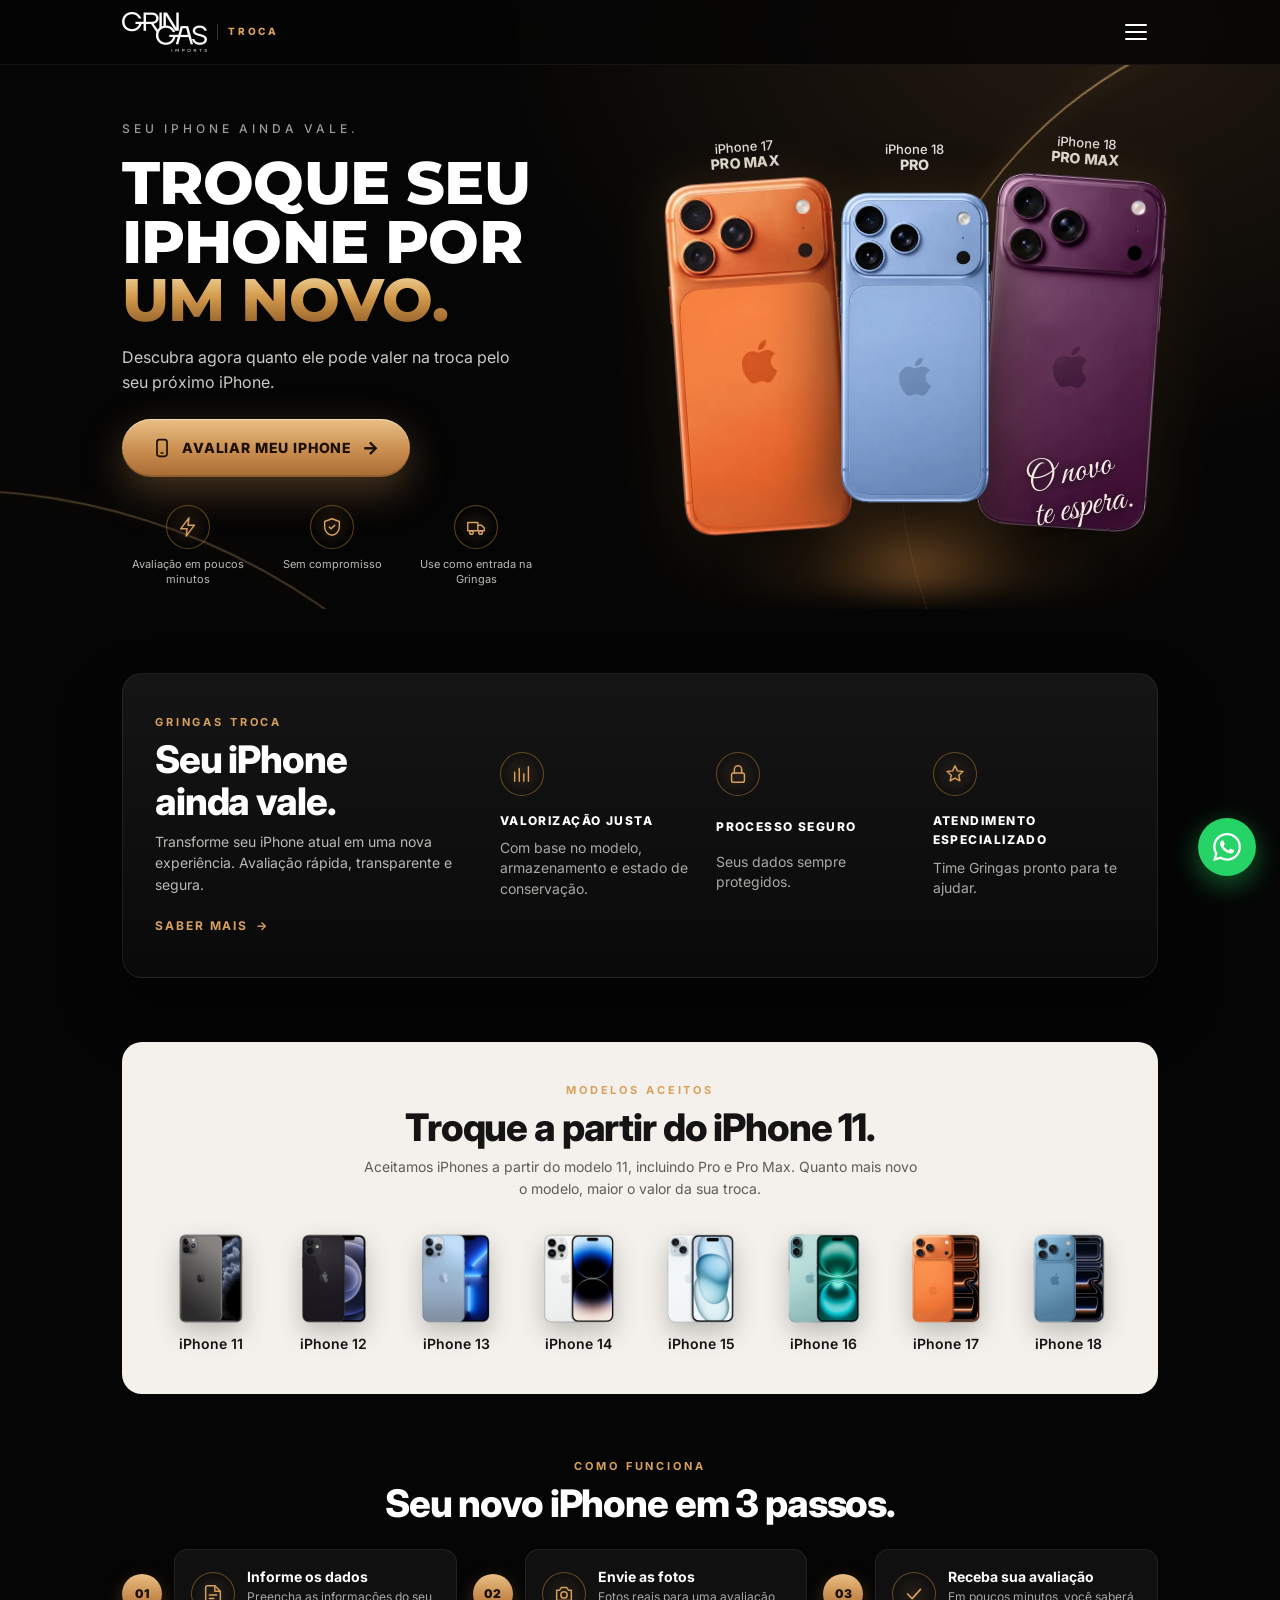
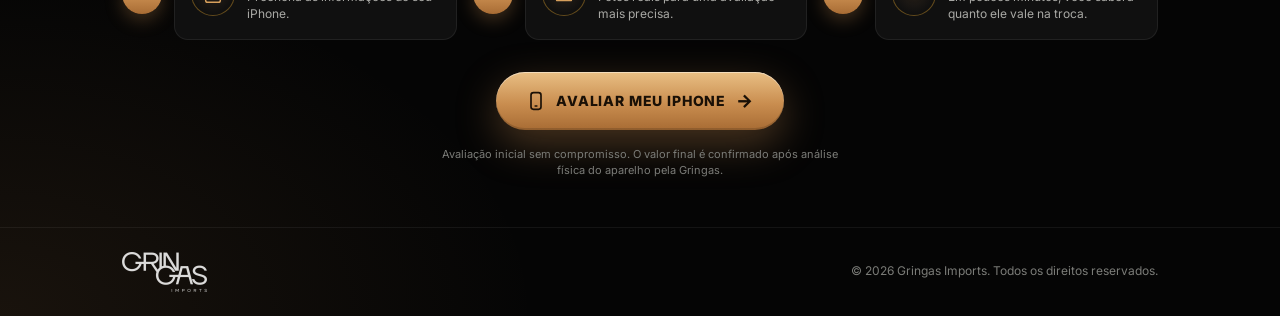
==== commit c1d031dc: "fix(admin): reativa telas de preços, regras e upgrade ligadas ao Supabase" ====
--- a/index.html
+++ b/index.html
@@ -104,7 +104,7 @@
             <img src="assets/phones/hero-iphone-18-pro-640.webp"
                  srcset="assets/phones/hero-iphone-18-pro-320.webp 320w, assets/phones/hero-iphone-18-pro-640.webp 640w"
                  sizes="(min-width: 1024px) 230px, 140px"
-                 alt="" width="640" height="1301" decoding="async">
+                 alt="" width="640" height="1246" decoding="async">
           </figure>
           <figure class="lp-device lp-device-3">
             <figcaption>iPhone 18<b>PRO MAX</b></figcaption>
